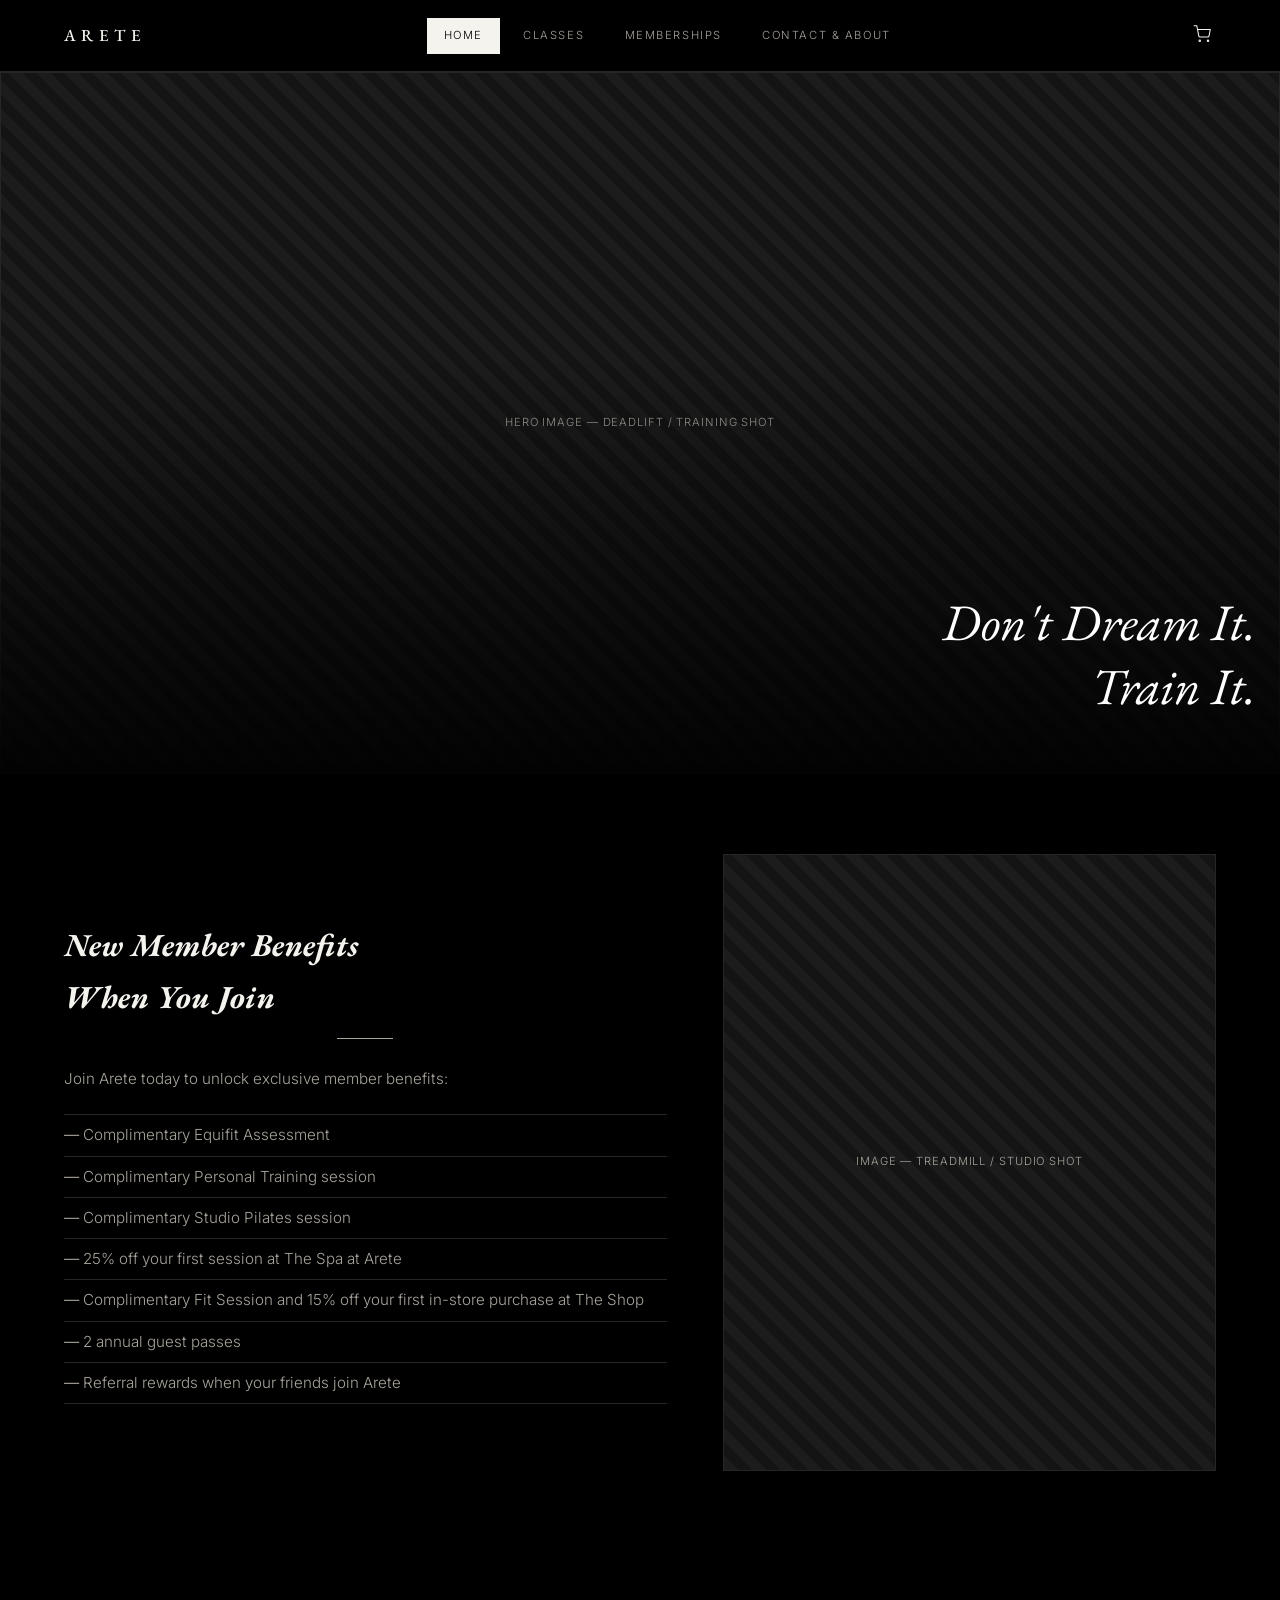
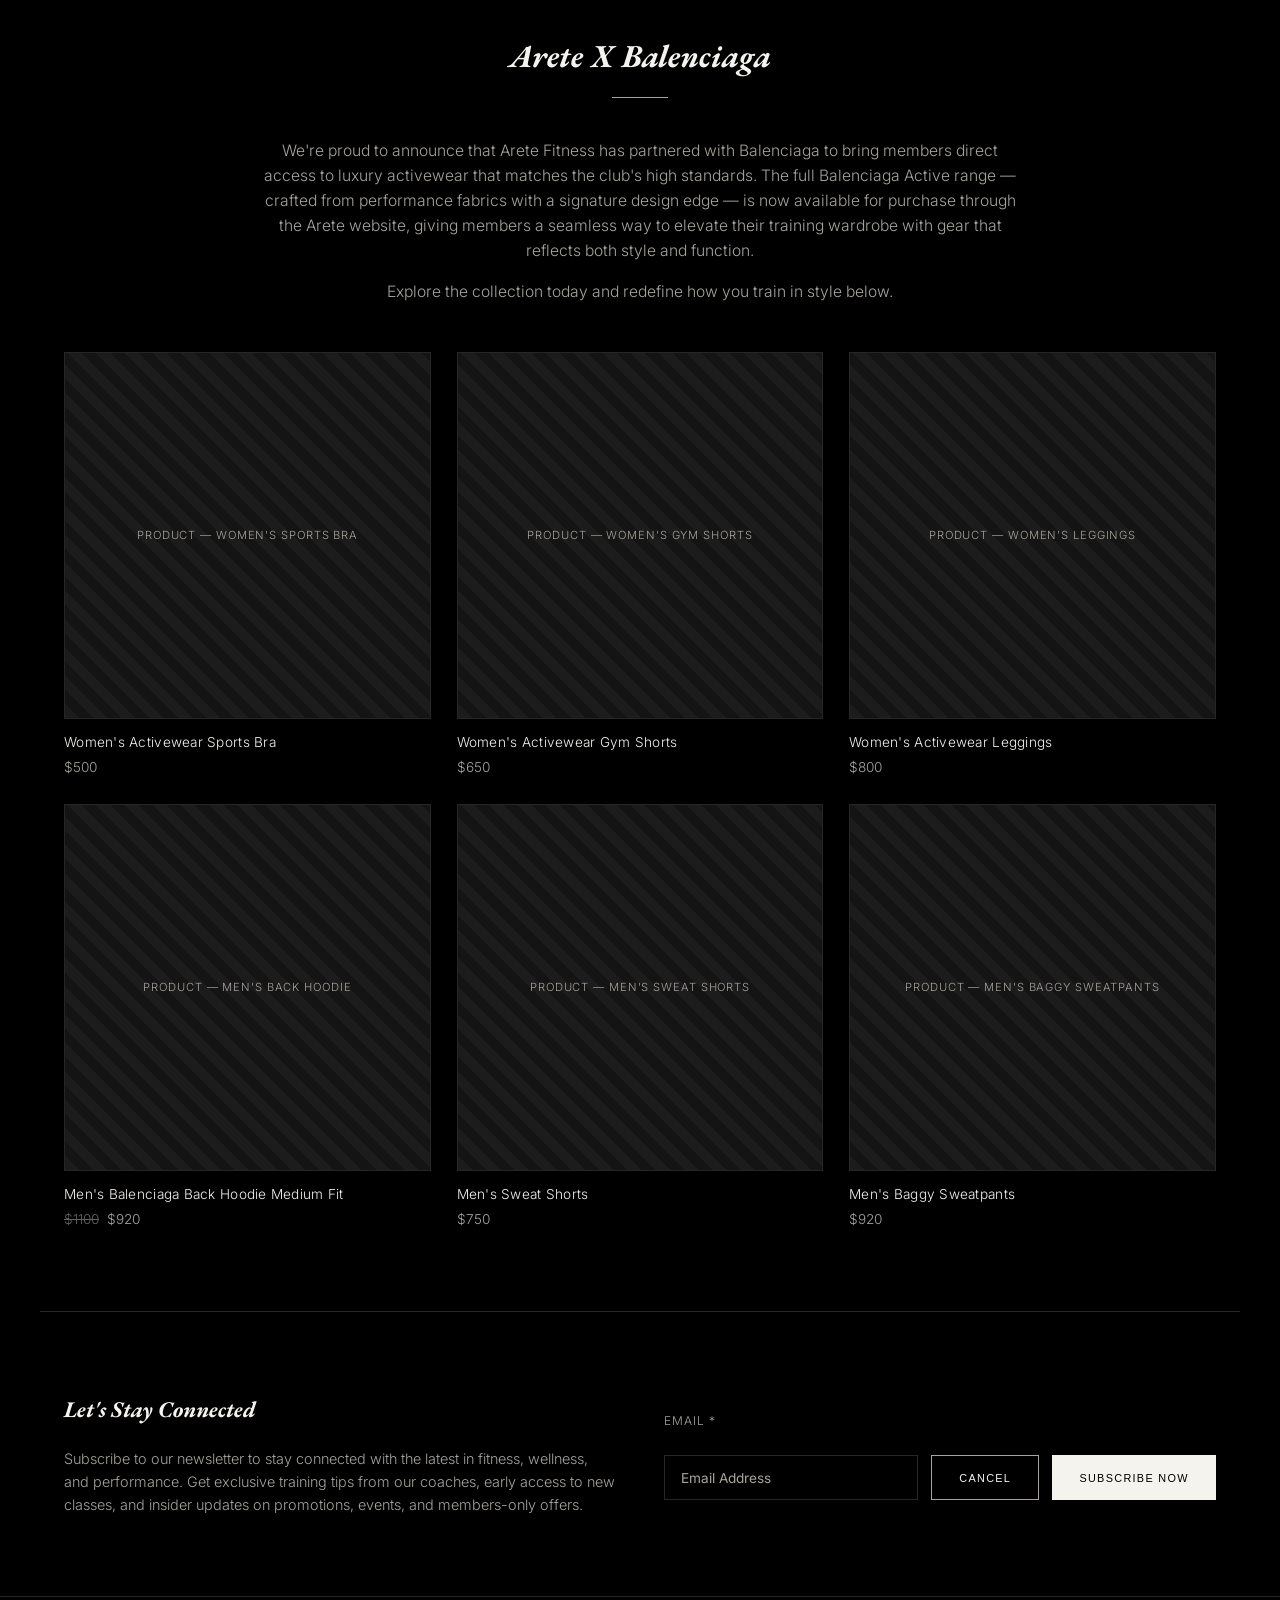
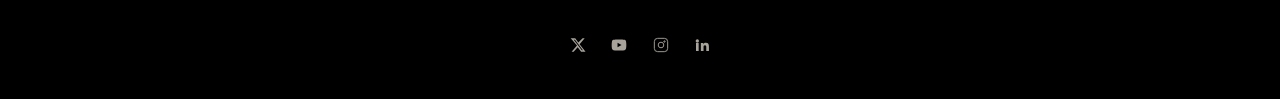
==== index.html @ ca3a8925 "#first commit" ====
<!DOCTYPE html>
<html lang="en">
<head>
<meta charset="UTF-8">
<meta name="viewport" content="width=device-width, initial-scale=1, viewport-fit=cover">
<title>ARETE</title>
<link rel="stylesheet" href="style.css">
<style>
  :root{
    --bg:#000000;
    --nav-bg:#000000;
    --ink:#f5f3ee;
    --ink-dim:#a8a49c;
    --line:#262626;
    --accent:#c9c4ba;
    --hero-gradient:linear-gradient(180deg, rgba(0,0,0,0) 40%, rgba(0,0,0,.9) 100%);
    --hero-ink:#ffffff;
    --ph1:#1c1c1c;
    --ph2:#141414;
  }
</style>
</head>
<body>

<header>
  <div class="nav-inner">
    <div class="brand">ARETE</div>
    <nav class="nav-links" id="navLinks">
      <a href="index.html" class="active">Home</a>
      <a href="classes.html">Classes</a>
      <a href="memberships.html">Memberships</a>
      <a href="contact.html">Contact &amp; About</a>
    </nav>
    <div class="icons">
      <button class="icon-btn" aria-label="Cart">
        <svg width="18" height="18" viewBox="0 0 24 24" fill="none" stroke="currentColor" stroke-width="1.4"><circle cx="9" cy="21" r="1"/><circle cx="20" cy="21" r="1"/><path d="M1 1h4l2.68 13.39a2 2 0 0 0 2 1.61h9.72a2 2 0 0 0 2-1.61L23 6H6"/></svg>
      </button>
      <button class="icon-btn" id="menuToggle" aria-label="Menu">
        <svg width="20" height="20" viewBox="0 0 24 24" fill="none" stroke="currentColor" stroke-width="1.4"><line x1="3" y1="6" x2="21" y2="6"/><line x1="3" y1="12" x2="21" y2="12"/><line x1="3" y1="18" x2="21" y2="18"/></svg>
      </button>
    </div>
  </div>
</header>

<div class="hero">
  <div class="placeholder">HERO IMAGE — deadlift / training shot</div>
  <div class="hero-overlay"></div>
  <div class="hero-text"><h1>Don't Dream It.<br>Train It.</h1></div>
</div>

<section>
  <div class="two-col">
    <div class="col-text">
      <h2 class="section-title" style="text-align:left; margin-bottom:1.8rem;">New Member Benefits<br>When You Join</h2>
      <p style="color:var(--ink-dim); margin-bottom:1.4rem; font-size:.95rem;">Join Arete today to unlock exclusive member benefits:</p>
      <ul class="benefit-list">
        <li>Complimentary Equifit Assessment</li>
        <li>Complimentary Personal Training session</li>
        <li>Complimentary Studio Pilates session</li>
        <li>25% off your first session at The Spa at Arete</li>
        <li>Complimentary Fit Session and 15% off your first in-store purchase at The Shop</li>
        <li>2 annual guest passes</li>
        <li>Referral rewards when your friends join Arete</li>
      </ul>
    </div>
    <div class="col-img">
      <div class="placeholder">IMAGE — treadmill / studio shot</div>
    </div>
  </div>
</section>

<section>
  <h2 class="section-title">Arete X Balenciaga</h2>
  <div class="intro-copy">
    <p>We're proud to announce that Arete Fitness has partnered with Balenciaga to bring members direct access to luxury activewear that matches the club's high standards. The full Balenciaga Active range — crafted from performance fabrics with a signature design edge — is now available for purchase through the Arete website, giving members a seamless way to elevate their training wardrobe with gear that reflects both style and function.</p>
    <p>Explore the collection today and redefine how you train in style below.</p>
  </div>

  <div class="grid-3">
    <div class="product-card">
      <div class="placeholder">PRODUCT — Women's Sports Bra</div>
      <div class="product-meta">
        <div class="product-name">Women's Activewear Sports Bra</div>
        <div class="product-price">$500</div>
      </div>
    </div>
    <div class="product-card">
      <div class="placeholder">PRODUCT — Women's Gym Shorts</div>
      <div class="product-meta">
        <div class="product-name">Women's Activewear Gym Shorts</div>
        <div class="product-price">$650</div>
      </div>
    </div>
    <div class="product-card">
      <div class="placeholder">PRODUCT — Women's Leggings</div>
      <div class="product-meta">
        <div class="product-name">Women's Activewear Leggings</div>
        <div class="product-price">$800</div>
      </div>
    </div>
    <div class="product-card">
      <div class="placeholder">PRODUCT — Men's Back Hoodie</div>
      <div class="product-meta">
        <div class="product-name">Men's Balenciaga Back Hoodie Medium Fit</div>
        <div class="product-price"><span class="strike">$1100</span>$920</div>
      </div>
    </div>
    <div class="product-card">
      <div class="placeholder">PRODUCT — Men's Sweat Shorts</div>
      <div class="product-meta">
        <div class="product-name">Men's Sweat Shorts</div>
        <div class="product-price">$750</div>
      </div>
    </div>
    <div class="product-card">
      <div class="placeholder">PRODUCT — Men's Baggy Sweatpants</div>
      <div class="product-meta">
        <div class="product-name">Men's Baggy Sweatpants</div>
        <div class="product-price">$920</div>
      </div>
    </div>
  </div>
</section>

<div class="newsletter">
  <div>
    <h3>Let's Stay Connected</h3>
    <p>Subscribe to our newsletter to stay connected with the latest in fitness, wellness, and performance. Get exclusive training tips from our coaches, early access to new classes, and insider updates on promotions, events, and members-only offers.</p>
  </div>
  <div>
    <label for="email" style="font-size:.75rem; letter-spacing:.08em; text-transform:uppercase; color:var(--ink-dim);">Email *</label>
    <div class="form-row">
      <input type="email" id="email" placeholder="Email Address">
      <button class="btn-outline">Cancel</button>
      <button class="btn-line">Subscribe Now</button>
    </div>
  </div>
</div>

<footer>
  <a href="#" aria-label="X / Twitter"><svg width="16" height="16" viewBox="0 0 24 24" fill="currentColor"><path d="M18.9 2H22l-7.6 8.7L23.3 22H16.7l-5.2-6.8L5.5 22H2.4l8.1-9.3L1 2h6.8l4.7 6.2L18.9 2zm-1.2 18h1.7L7.4 4H5.6l12.1 16z"/></svg></a>
  <a href="#" aria-label="YouTube"><svg width="16" height="16" viewBox="0 0 24 24" fill="currentColor"><path d="M22.5 6.2a2.8 2.8 0 0 0-2-2C18.9 3.7 12 3.7 12 3.7s-6.9 0-8.5.5a2.8 2.8 0 0 0-2 2A29 29 0 0 0 1 12a29 29 0 0 0 .5 5.8 2.8 2.8 0 0 0 2 2c1.6.5 8.5.5 8.5.5s6.9 0 8.5-.5a2.8 2.8 0 0 0 2-2A29 29 0 0 0 23 12a29 29 0 0 0-.5-5.8zM9.8 15.5V8.5l6 3.5-6 3.5z"/></svg></a>
  <a href="#" aria-label="Instagram"><svg width="16" height="16" viewBox="0 0 24 24" fill="none" stroke="currentColor" stroke-width="1.4"><rect x="2" y="2" width="20" height="20" rx="5"/><circle cx="12" cy="12" r="4.2"/><circle cx="17.2" cy="6.8" r="1"/></svg></a>
  <a href="#" aria-label="LinkedIn"><svg width="16" height="16" viewBox="0 0 24 24" fill="currentColor"><path d="M4.98 3.5a2.5 2.5 0 1 1 0 5 2.5 2.5 0 0 1 0-5zM3 9h4v12H3V9zm7 0h3.8v1.7h.05c.53-.95 1.83-1.95 3.77-1.95 4.03 0 4.78 2.5 4.78 5.75V21h-4v-5.7c0-1.36-.02-3.1-1.9-3.1-1.9 0-2.19 1.48-2.19 3v5.8h-4V9z"/></svg></a>
</footer>

<script>
  document.getElementById('menuToggle').addEventListener('click', () => {
    document.getElementById('navLinks').classList.toggle('open');
  });
</script>
</body>
</html>
---- style.css ----
@import url('https://fonts.googleapis.com/css2?family=EB+Garamond:ital,wght@0,400;0,500;1,400;1,500&family=Inter:wght@300;400;500;600&display=swap');

*{box-sizing:border-box; margin:0; padding:0;}
html{scroll-behavior:smooth;}
body{
  background:var(--bg);
  color:var(--ink);
  font-family:'Inter', sans-serif;
  font-weight:300;
  line-height:1.6;
  -webkit-font-smoothing:antialiased;
}
.serif{ font-family:'EB Garamond', serif; }
a{color:inherit; text-decoration:none;}
ul{list-style:none;}
img{max-width:100%; display:block;}

.placeholder{
  background: repeating-linear-gradient(45deg, var(--ph1), var(--ph1) 10px, var(--ph2) 10px, var(--ph2) 20px);
  border:1px solid var(--line);
  display:flex; align-items:center; justify-content:center;
  color:var(--ink-dim);
  font-family:'Inter', sans-serif;
  font-size:0.7rem;
  letter-spacing:.08em;
  text-transform:uppercase;
  text-align:center;
  padding:1rem;
}

/* NAV */
header{
  position:sticky; top:0; z-index:50;
  background:var(--nav-bg);
  backdrop-filter:blur(6px);
  border-bottom:1px solid var(--line);
}
.nav-inner{
  max-width:1200px; margin:0 auto;
  display:flex; align-items:center; justify-content:space-between;
  padding:1.1rem 1.5rem;
}
.brand{
  font-family:'EB Garamond', serif;
  font-weight:500;
  letter-spacing:.32em;
  font-size:1.05rem;
  text-transform:uppercase;
}
.nav-links{ display:flex; gap:.4rem; }
.nav-links a{
  background:transparent;
  border:1px solid transparent;
  color:var(--ink-dim);
  font-family:'Inter', sans-serif;
  font-size:.7rem;
  letter-spacing:.14em;
  text-transform:uppercase;
  padding:.5rem 1rem;
  display:inline-block;
}
.nav-links a:hover{ color:var(--ink); }
.nav-links a.active{ color:var(--nav-bg); background:var(--ink); }
.icons{ display:flex; gap:1rem; align-items:center; }
.icon-btn{ background:none; border:none; color:var(--ink); cursor:pointer; padding:.3rem; }

#menuToggle{ display:none; }
@media (max-width:720px){
  .nav-links{ display:none; }
  .nav-links.open{
    display:flex; flex-direction:column;
    position:absolute; top:100%; left:0; right:0;
    background:var(--nav-bg); border-bottom:1px solid var(--line);
    padding:.5rem 1.5rem 1.2rem;
  }
  .nav-links a{ text-align:left; padding:.7rem 0; }
  #menuToggle{ display:inline-flex; }
}

/* HERO */
.hero{ position:relative; height:78vh; min-height:480px; display:flex; align-items:flex-end; }
.hero .placeholder{ position:absolute; inset:0; }
.hero-overlay{ position:absolute; inset:0; background:var(--hero-gradient); }
.hero-text{ position:relative; z-index:2; width:100%; padding:0 1.5rem 3.5rem; text-align:right; }
.hero-text h1{
  font-family:'EB Garamond', serif; font-style:italic; font-weight:400;
  font-size:clamp(1.8rem, 5vw, 3.2rem); line-height:1.25; color:var(--hero-ink);
}

section{ max-width:1200px; margin:0 auto; padding:5rem 1.5rem; }
.section-title{
  font-family:'EB Garamond', serif; font-style:italic;
  font-size:clamp(1.4rem, 3vw, 2rem); text-align:center;
  position:relative; padding-bottom:1rem; margin-bottom:2.5rem;
}
.section-title::after{
  content:''; position:absolute; bottom:0; left:50%; transform:translateX(-50%);
  width:56px; height:1px; background:var(--ink-dim);
}

.two-col{ display:grid; grid-template-columns:1.1fr 0.9fr; gap:3.5rem; align-items:center; }
.two-col.rev{ grid-template-columns:0.9fr 1.1fr; }
.two-col.rev .col-img{ order:2; }
@media (max-width:820px){
  .two-col, .two-col.rev{ grid-template-columns:1fr; }
  .two-col.rev .col-img{ order:0; }
}
.col-img .placeholder{ aspect-ratio:4/5; width:100%; }

.benefit-list li{
  padding:.5rem 0 .5rem 1.2rem; position:relative;
  color:var(--ink-dim); font-size:.95rem; border-bottom:1px solid var(--line);
}
.benefit-list li:first-child{ border-top:1px solid var(--line); }
.benefit-list li::before{ content:'—'; position:absolute; left:0; color:var(--accent); }

.intro-copy{ max-width:760px; margin:0 auto 3rem; text-align:center; color:var(--ink-dim); font-size:.98rem; }
.intro-copy p + p{ margin-top:1rem; }

.grid-3{ display:grid; grid-template-columns:repeat(3, 1fr); gap:1.6rem; }
@media (max-width:820px){ .grid-3{ grid-template-columns:repeat(2, 1fr); } }
@media (max-width:520px){ .grid-3{ grid-template-columns:1fr; } }
.product-card .placeholder{ aspect-ratio:1/1; width:100%; }
.product-meta{ padding-top:.8rem; }
.product-name{ font-size:.85rem; letter-spacing:.02em; }
.product-price{ color:var(--ink-dim); font-size:.85rem; margin-top:.2rem; }
.product-price .strike{ text-decoration:line-through; opacity:.6; margin-right:.5rem; }

.btn-line{
  display:inline-block; background:var(--ink); color:var(--bg);
  font-size:.68rem; letter-spacing:.12em; text-transform:uppercase;
  padding:.75rem 1.7rem; border:none; cursor:pointer;
}
.btn-outline{
  display:inline-block; background:transparent; color:var(--ink);
  border:1px solid var(--ink-dim); font-size:.68rem; letter-spacing:.12em;
  text-transform:uppercase; padding:.75rem 1.7rem; cursor:pointer;
}

.newsletter{
  display:grid; grid-template-columns:1fr 1fr; gap:3rem; align-items:center;
  padding:5rem 1.5rem; border-top:1px solid var(--line);
  max-width:1200px; margin:0 auto;
}
@media (max-width:820px){ .newsletter{ grid-template-columns:1fr; } }
.newsletter h3{ font-family:'EB Garamond', serif; font-style:italic; font-size:1.4rem; margin-bottom:1.2rem; }
.newsletter p{ color:var(--ink-dim); font-size:.9rem; }
.form-row{ display:flex; gap:.8rem; margin-top:1.4rem; flex-wrap:wrap; }
.form-row input{
  flex:1; min-width:200px; background:transparent; border:1px solid var(--line);
  color:var(--ink); padding:.85rem 1rem; font-family:'Inter'; font-size:.85rem;
}
.form-row input::placeholder{ color:var(--ink-dim); }

footer{ border-top:1px solid var(--line); padding:2.5rem 1.5rem; display:flex; justify-content:center; gap:1.6rem; }
footer a{ color:var(--ink-dim); font-size:.8rem; }
footer a:hover{ color:var(--ink); }
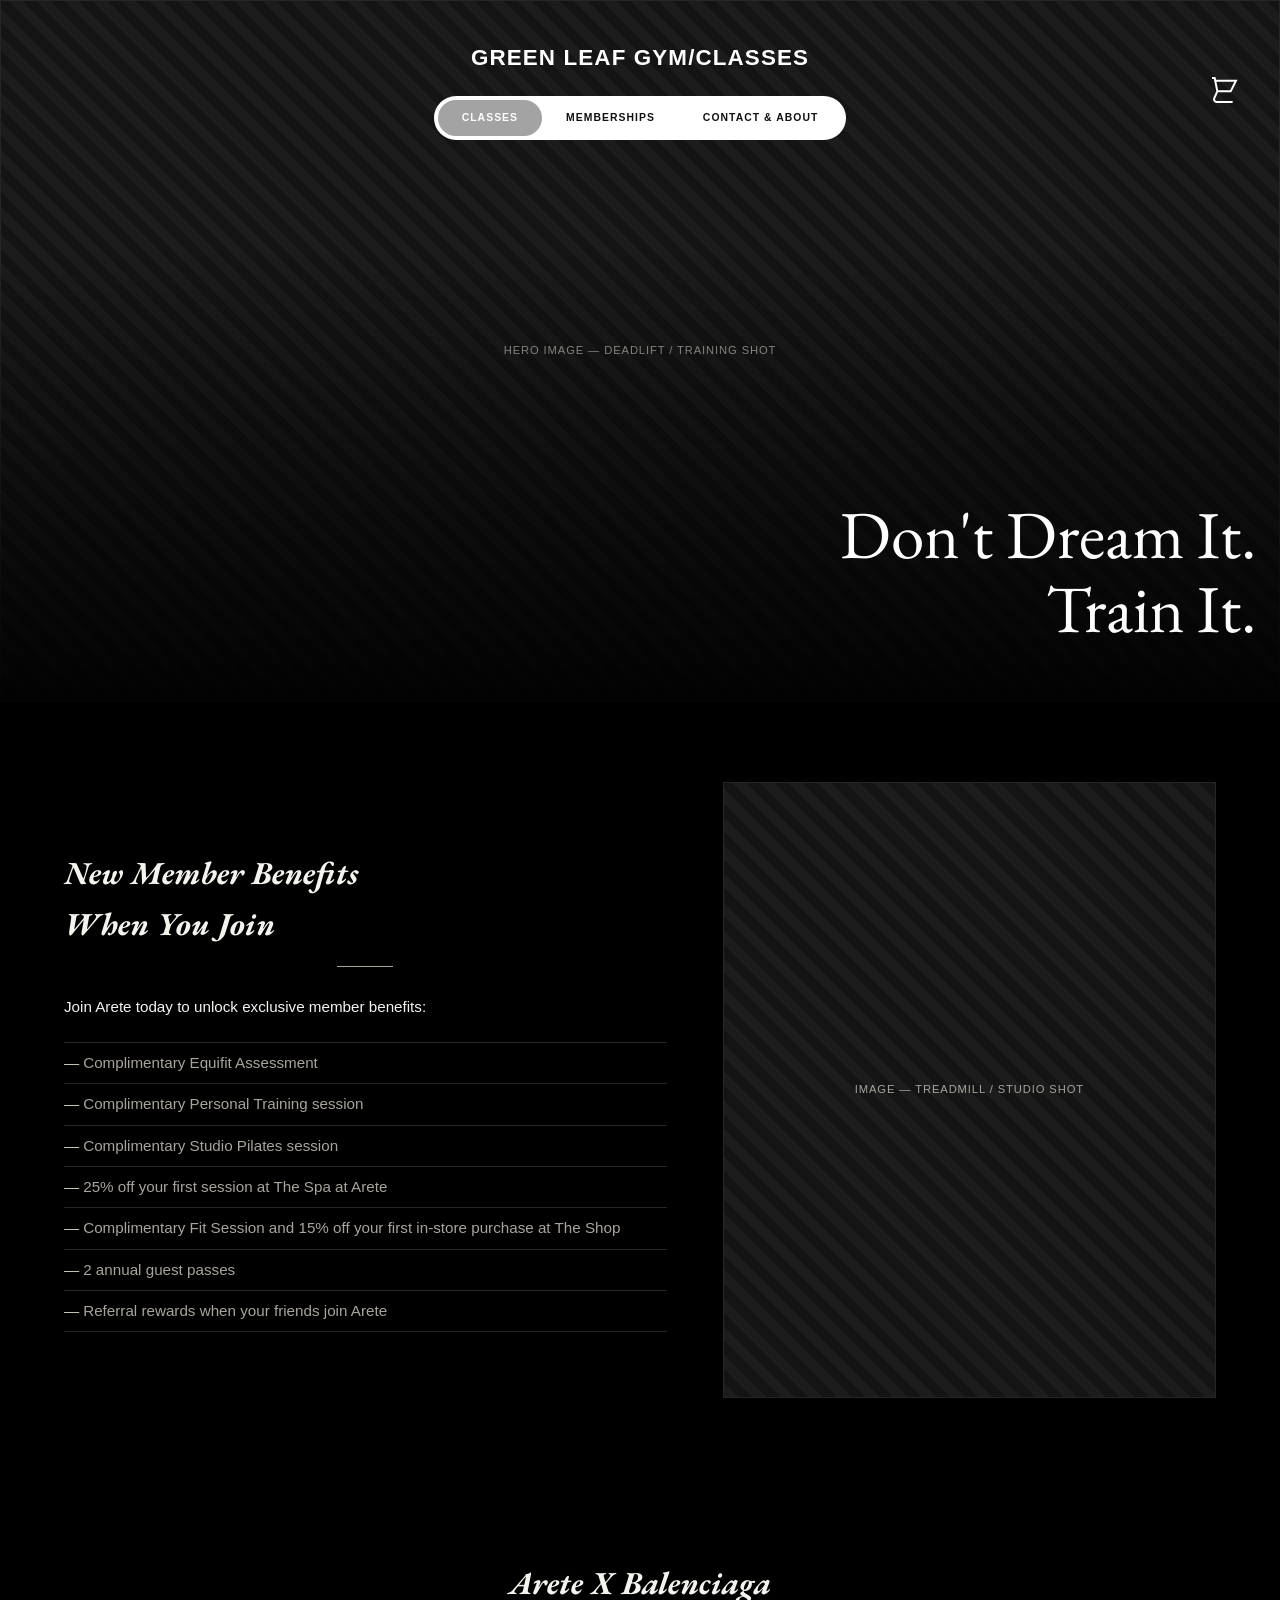
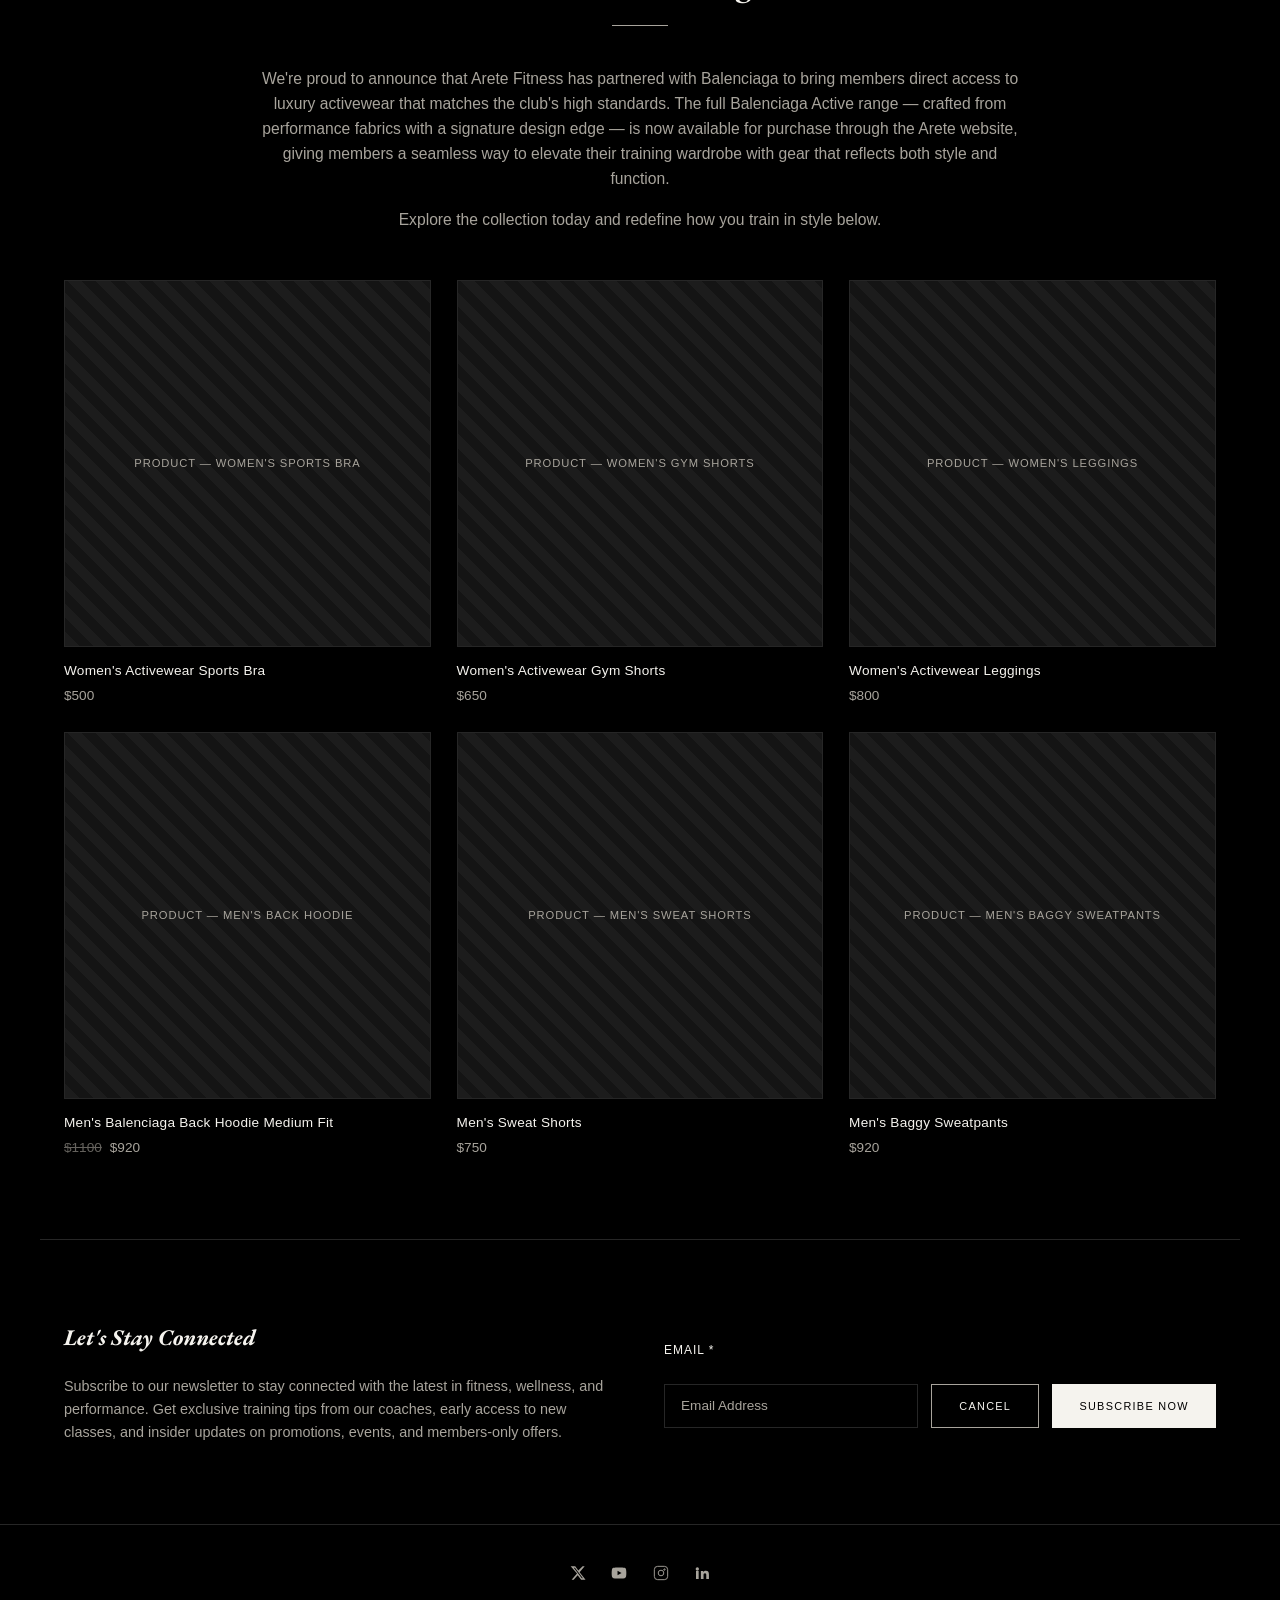
==== commit d2599c05: "added nav, just pics and button fix" ====
--- a/index.html
+++ b/index.html
@@ -5,40 +5,28 @@
 <meta name="viewport" content="width=device-width, initial-scale=1, viewport-fit=cover">
 <title>ARETE</title>
 <link rel="stylesheet" href="style.css">
-<style>
-  :root{
-    --bg:#000000;
-    --nav-bg:#000000;
-    --ink:#f5f3ee;
-    --ink-dim:#a8a49c;
-    --line:#262626;
-    --accent:#c9c4ba;
-    --hero-gradient:linear-gradient(180deg, rgba(0,0,0,0) 40%, rgba(0,0,0,.9) 100%);
-    --hero-ink:#ffffff;
-    --ph1:#1c1c1c;
-    --ph2:#141414;
-  }
-</style>
 </head>
 <body>
 
-<header>
-  <div class="nav-inner">
-    <div class="brand">ARETE</div>
-    <nav class="nav-links" id="navLinks">
-      <a href="index.html" class="active">Home</a>
-      <a href="classes.html">Classes</a>
-      <a href="memberships.html">Memberships</a>
-      <a href="contact.html">Contact &amp; About</a>
+<header class="global-nav">
+  <!-- Empty counterweight to maintain perfect grid centering -->
+  <div class="nav-left"></div>
+  
+  <div class="nav-center">
+    <div class="brand">GREEN LEAF GYM/CLASSES</div>
+    <nav class="pill-nav">
+      <a href="classes.html" class="pill-item grey">CLASSES</a>
+      <a href="memberships.html" class="pill-item white">MEMBERSHIPS</a>
+      <a href="contact.html" class="pill-item white">CONTACT & ABOUT</a>
     </nav>
-    <div class="icons">
-      <button class="icon-btn" aria-label="Cart">
-        <svg width="18" height="18" viewBox="0 0 24 24" fill="none" stroke="currentColor" stroke-width="1.4"><circle cx="9" cy="21" r="1"/><circle cx="20" cy="21" r="1"/><path d="M1 1h4l2.68 13.39a2 2 0 0 0 2 1.61h9.72a2 2 0 0 0 2-1.61L23 6H6"/></svg>
-      </button>
-      <button class="icon-btn" id="menuToggle" aria-label="Menu">
-        <svg width="20" height="20" viewBox="0 0 24 24" fill="none" stroke="currentColor" stroke-width="1.4"><line x1="3" y1="6" x2="21" y2="6"/><line x1="3" y1="12" x2="21" y2="12"/><line x1="3" y1="18" x2="21" y2="18"/></svg>
-      </button>
-    </div>
+  </div>
+  
+  <div class="nav-right">
+    <a href="cart.html" class="cart-icon" aria-label="Cart">
+      <svg viewBox="0 0 24 24" fill="none" stroke="currentColor" stroke-width="1.5">
+        <path d="M3 3h2l.4 2M7 13h10l4-8H5.4M7 13L5.4 5M7 13l-2.29 5.16A2 2 0 0 0 6.53 21h11.94M9 21h.01M17 21h.01" />
+      </svg>
+    </a>
   </div>
 </header>
 
@@ -144,10 +132,5 @@
   <a href="#" aria-label="LinkedIn"><svg width="16" height="16" viewBox="0 0 24 24" fill="currentColor"><path d="M4.98 3.5a2.5 2.5 0 1 1 0 5 2.5 2.5 0 0 1 0-5zM3 9h4v12H3V9zm7 0h3.8v1.7h.05c.53-.95 1.83-1.95 3.77-1.95 4.03 0 4.78 2.5 4.78 5.75V21h-4v-5.7c0-1.36-.02-3.1-1.9-3.1-1.9 0-2.19 1.48-2.19 3v5.8h-4V9z"/></svg></a>
 </footer>
 
-<script>
-  document.getElementById('menuToggle').addEventListener('click', () => {
-    document.getElementById('navLinks').classList.toggle('open');
-  });
-</script>
 </body>
-</html>
+</html>
--- a/style.css
+++ b/style.css
@@ -1,157 +1,841 @@
+/* ------------------------- */
+/* GLOBAL SETUP */
+/* ------------------------- */
+
 @import url('https://fonts.googleapis.com/css2?family=EB+Garamond:ital,wght@0,400;0,500;1,400;1,500&family=Inter:wght@300;400;500;600&display=swap');
 
-*{box-sizing:border-box; margin:0; padding:0;}
-html{scroll-behavior:smooth;}
-body{
-  background:var(--bg);
-  color:var(--ink);
-  font-family:'Inter', sans-serif;
-  font-weight:300;
-  line-height:1.6;
-  -webkit-font-smoothing:antialiased;
-}
-.serif{ font-family:'EB Garamond', serif; }
-a{color:inherit; text-decoration:none;}
-ul{list-style:none;}
-img{max-width:100%; display:block;}
-
-.placeholder{
-  background: repeating-linear-gradient(45deg, var(--ph1), var(--ph1) 10px, var(--ph2) 10px, var(--ph2) 20px);
-  border:1px solid var(--line);
-  display:flex; align-items:center; justify-content:center;
-  color:var(--ink-dim);
-  font-family:'Inter', sans-serif;
-  font-size:0.7rem;
-  letter-spacing:.08em;
-  text-transform:uppercase;
-  text-align:center;
-  padding:1rem;
-}
-
-/* NAV */
-header{
-  position:sticky; top:0; z-index:50;
-  background:var(--nav-bg);
-  backdrop-filter:blur(6px);
-  border-bottom:1px solid var(--line);
-}
-.nav-inner{
-  max-width:1200px; margin:0 auto;
-  display:flex; align-items:center; justify-content:space-between;
-  padding:1.1rem 1.5rem;
-}
-.brand{
-  font-family:'EB Garamond', serif;
-  font-weight:500;
-  letter-spacing:.32em;
-  font-size:1.05rem;
-  text-transform:uppercase;
-}
-.nav-links{ display:flex; gap:.4rem; }
-.nav-links a{
-  background:transparent;
-  border:1px solid transparent;
-  color:var(--ink-dim);
-  font-family:'Inter', sans-serif;
-  font-size:.7rem;
-  letter-spacing:.14em;
-  text-transform:uppercase;
-  padding:.5rem 1rem;
-  display:inline-block;
-}
-.nav-links a:hover{ color:var(--ink); }
-.nav-links a.active{ color:var(--nav-bg); background:var(--ink); }
-.icons{ display:flex; gap:1rem; align-items:center; }
-.icon-btn{ background:none; border:none; color:var(--ink); cursor:pointer; padding:.3rem; }
-
-#menuToggle{ display:none; }
-@media (max-width:720px){
-  .nav-links{ display:none; }
-  .nav-links.open{
-    display:flex; flex-direction:column;
-    position:absolute; top:100%; left:0; right:0;
-    background:var(--nav-bg); border-bottom:1px solid var(--line);
-    padding:.5rem 1.5rem 1.2rem;
-  }
-  .nav-links a{ text-align:left; padding:.7rem 0; }
-  #menuToggle{ display:inline-flex; }
-}
-
-/* HERO */
-.hero{ position:relative; height:78vh; min-height:480px; display:flex; align-items:flex-end; }
-.hero .placeholder{ position:absolute; inset:0; }
-.hero-overlay{ position:absolute; inset:0; background:var(--hero-gradient); }
-.hero-text{ position:relative; z-index:2; width:100%; padding:0 1.5rem 3.5rem; text-align:right; }
-.hero-text h1{
-  font-family:'EB Garamond', serif; font-style:italic; font-weight:400;
-  font-size:clamp(1.8rem, 5vw, 3.2rem); line-height:1.25; color:var(--hero-ink);
-}
-
-section{ max-width:1200px; margin:0 auto; padding:5rem 1.5rem; }
-.section-title{
-  font-family:'EB Garamond', serif; font-style:italic;
-  font-size:clamp(1.4rem, 3vw, 2rem); text-align:center;
-  position:relative; padding-bottom:1rem; margin-bottom:2.5rem;
-}
-.section-title::after{
-  content:''; position:absolute; bottom:0; left:50%; transform:translateX(-50%);
-  width:56px; height:1px; background:var(--ink-dim);
-}
-
-.two-col{ display:grid; grid-template-columns:1.1fr 0.9fr; gap:3.5rem; align-items:center; }
-.two-col.rev{ grid-template-columns:0.9fr 1.1fr; }
-.two-col.rev .col-img{ order:2; }
-@media (max-width:820px){
-  .two-col, .two-col.rev{ grid-template-columns:1fr; }
-  .two-col.rev .col-img{ order:0; }
-}
-.col-img .placeholder{ aspect-ratio:4/5; width:100%; }
-
-.benefit-list li{
-  padding:.5rem 0 .5rem 1.2rem; position:relative;
-  color:var(--ink-dim); font-size:.95rem; border-bottom:1px solid var(--line);
-}
-.benefit-list li:first-child{ border-top:1px solid var(--line); }
-.benefit-list li::before{ content:'—'; position:absolute; left:0; color:var(--accent); }
-
-.intro-copy{ max-width:760px; margin:0 auto 3rem; text-align:center; color:var(--ink-dim); font-size:.98rem; }
-.intro-copy p + p{ margin-top:1rem; }
-
-.grid-3{ display:grid; grid-template-columns:repeat(3, 1fr); gap:1.6rem; }
-@media (max-width:820px){ .grid-3{ grid-template-columns:repeat(2, 1fr); } }
-@media (max-width:520px){ .grid-3{ grid-template-columns:1fr; } }
-.product-card .placeholder{ aspect-ratio:1/1; width:100%; }
-.product-meta{ padding-top:.8rem; }
-.product-name{ font-size:.85rem; letter-spacing:.02em; }
-.product-price{ color:var(--ink-dim); font-size:.85rem; margin-top:.2rem; }
-.product-price .strike{ text-decoration:line-through; opacity:.6; margin-right:.5rem; }
-
-.btn-line{
-  display:inline-block; background:var(--ink); color:var(--bg);
-  font-size:.68rem; letter-spacing:.12em; text-transform:uppercase;
-  padding:.75rem 1.7rem; border:none; cursor:pointer;
-}
-.btn-outline{
-  display:inline-block; background:transparent; color:var(--ink);
-  border:1px solid var(--ink-dim); font-size:.68rem; letter-spacing:.12em;
-  text-transform:uppercase; padding:.75rem 1.7rem; cursor:pointer;
-}
-
-.newsletter{
-  display:grid; grid-template-columns:1fr 1fr; gap:3rem; align-items:center;
-  padding:5rem 1.5rem; border-top:1px solid var(--line);
-  max-width:1200px; margin:0 auto;
-}
-@media (max-width:820px){ .newsletter{ grid-template-columns:1fr; } }
-.newsletter h3{ font-family:'EB Garamond', serif; font-style:italic; font-size:1.4rem; margin-bottom:1.2rem; }
-.newsletter p{ color:var(--ink-dim); font-size:.9rem; }
-.form-row{ display:flex; gap:.8rem; margin-top:1.4rem; flex-wrap:wrap; }
-.form-row input{
-  flex:1; min-width:200px; background:transparent; border:1px solid var(--line);
-  color:var(--ink); padding:.85rem 1rem; font-family:'Inter'; font-size:.85rem;
-}
-.form-row input::placeholder{ color:var(--ink-dim); }
-
-footer{ border-top:1px solid var(--line); padding:2.5rem 1.5rem; display:flex; justify-content:center; gap:1.6rem; }
-footer a{ color:var(--ink-dim); font-size:.8rem; }
-footer a:hover{ color:var(--ink); }
+* {
+  box-sizing: border-box;
+  margin: 0;
+  padding: 0;
+}
+
+html {
+  scroll-behavior: smooth;
+}
+root{
+    --bg:#000000;
+    --nav-bg:#000000;
+    --ink:#f5f3ee;
+    --ink-dim:#a8a49c;
+    --line:#262626;
+    --accent:#c9c4ba;
+    --hero-gradient:linear-gradient(180deg, rgba(0,0,0,0) 40%, rgba(0,0,0,.9) 100%);
+    --hero-ink:#ffffff;
+    --ph1:#1c1c1c;
+    --ph2:#141414;
+  }
+body {
+  background: #000000;
+  color: #f5f3ee;
+  font-family: 'Helvetica Neue', Helvetica, 'Inter', sans-serif;
+  font-weight: 300;
+  line-height: 1.6;
+  -webkit-font-smoothing: antialiased;
+}
+
+.theme-memberships {
+  background: #0a0505;
+}
+
+.serif {
+  font-family: 'EB Garamond', serif;
+}
+
+a {
+  color: inherit;
+  text-decoration: none;
+}
+
+ul {
+  list-style: none;
+}
+
+img {
+  max-width: 100%;
+  display: block;
+}
+
+.placeholder {
+  background: repeating-linear-gradient(
+    45deg,
+    #1c1c1c,
+    #1c1c1c 10px,
+    #141414 10px,
+    #141414 20px
+  );
+  border: 1px solid #262626;
+  display: flex;
+  align-items: center;
+  justify-content: center;
+  color: #a8a49c;
+  font-size: 0.7rem;
+  letter-spacing: 0.08em;
+  text-transform: uppercase;
+  text-align: center;
+  padding: 1rem;
+}
+
+
+/* ------------------------- */
+/* HEADER */
+/* ------------------------- */
+
+.global-nav {
+  display: grid;
+  grid-template-columns: 1fr auto 1fr;
+  align-items: center;
+  padding: 40px;
+  position: absolute;
+  top: 0;
+  left: 0;
+  width: 100%;
+  z-index: 1001;
+}
+
+.nav-left {
+  display: flex;
+  justify-content: flex-start;
+}
+
+.nav-center {
+  display: flex;
+  flex-direction: column;
+  align-items: center;
+  gap: 20px;
+}
+
+.brand {
+  font-family: 'Helvetica Neue', Helvetica, sans-serif;
+  font-weight: 600;
+  font-size: 1.4rem;
+  letter-spacing: 0.05em;
+  color: #ffffff;
+  text-transform: uppercase;
+}
+
+.pill-nav {
+  display: inline-flex;
+  background-color: #ffffff;
+  border-radius: 100px;
+  padding: 4px;
+  align-items: center;
+}
+
+.pill-item {
+  font-family: 'Helvetica Neue', Helvetica, sans-serif;
+  font-size: 0.65rem;
+  font-weight: 600;
+  letter-spacing: 0.1em;
+  text-transform: uppercase;
+  text-decoration: none;
+  color: #111111;
+  padding: 10px 24px;
+  border-radius: 100px;
+  display: inline-flex;
+  align-items: center;
+  justify-content: center;
+  transition: background-color 0.3s ease;
+}
+
+.pill-item.no-action {
+  pointer-events: none;
+}
+
+.pill-item.grey {
+  background-color: #a3a3a3;
+  color: #ffffff;
+}
+
+.pill-item.white {
+  background-color: transparent;
+}
+
+.nav-right {
+  display: flex;
+  justify-content: flex-end;
+  align-items: center;
+}
+
+.cart-icon {
+  width: 32px;
+  height: 32px;
+  color: #ffffff;
+  display: block;
+}
+
+
+/* ------------------------- */
+/* LAYOUT UNITS */
+/* ------------------------- */
+
+section {
+  max-width: 1200px;
+  margin: 0 auto;
+  padding: 5rem 1.5rem;
+}
+
+.two-col {
+  display: grid;
+  grid-template-columns: 1.1fr 0.9fr;
+  gap: 3.5rem;
+  align-items: center;
+}
+
+.two-col.rev {
+  grid-template-columns: 0.9fr 1.1fr;
+}
+
+.two-col.rev .col-img,
+.tier.rev .tier-img {
+  order: 2;
+}
+
+.grid-3,
+.class-cards {
+  display: grid;
+  grid-template-columns: repeat(3, 1fr);
+  gap: 1.6rem;
+}
+
+.cotm {
+  background: #a89a8c;
+  color: #1c1712;
+  display: grid;
+  grid-template-columns: 0.8fr 1.2fr;
+}
+
+.schedule-cols {
+  display: grid;
+  grid-template-columns: repeat(4, 1fr);
+  gap: 2rem;
+  margin: 2.5rem 0 2.8rem;
+}
+
+.tier {
+  display: grid;
+  grid-template-columns: 0.85fr 1.15fr;
+  gap: 3rem;
+  align-items: center;
+  padding: 3.5rem 0;
+  border-bottom: 1px solid #262626;
+}
+
+.tier.rev {
+  grid-template-columns: 1.15fr 0.85fr;
+}
+
+.benefits-two {
+  display: grid;
+  grid-template-columns: 0.9fr 1.1fr;
+  gap: 3rem;
+  align-items: center;
+  padding: 5rem 0;
+}
+
+.quotes {
+  display: grid;
+  grid-template-columns: 1fr 1fr;
+  gap: 1.6rem;
+  padding-bottom: 2rem;
+}
+
+.contact-grid {
+  display: grid;
+  grid-template-columns: 1fr 1fr;
+  gap: 3rem;
+  padding-top: 1rem;
+  text-align: center;
+}
+
+.story-block {
+  max-width: 820px;
+  margin: 0 auto;
+  text-align: center;
+}
+
+.newsletter {
+  display: grid;
+  grid-template-columns: 1fr 1fr;
+  gap: 3rem;
+  align-items: center;
+  padding: 5rem 1.5rem;
+  border-top: 1px solid #262626;
+  max-width: 1200px;
+  margin: 0 auto;
+}
+
+footer {
+  border-top: 1px solid #262626;
+  padding: 2.5rem 1.5rem;
+  display: flex;
+  justify-content: center;
+  gap: 1.6rem;
+}
+
+
+/* ------------------------- */
+/* CONTENT ELEMENTS */
+/* ------------------------- */
+
+.hero {
+  position: relative;
+  height: 78vh;
+  min-height: 480px;
+  display: flex;
+  align-items: flex-end;
+}
+
+.hero-text {
+  position: relative;
+  z-index: 2;
+  width: 100%;
+  padding: 0 1.5rem 3.5rem;
+  text-align: right;
+}
+
+.hero-text h1 {
+  font-family: 'EB Garamond', serif;
+  font-weight: 400;
+  font-size: clamp(2.2rem, 6vw, 4.2rem);
+  line-height: 1.1;
+  color: #ffffff;
+}
+
+.section-title {
+  font-family: 'EB Garamond', serif;
+  font-style: italic;
+  font-size: clamp(1.4rem, 3vw, 2rem);
+  text-align: center;
+  position: relative;
+  padding-bottom: 1rem;
+  margin-bottom: 2.5rem;
+}
+
+.intro-copy {
+  max-width: 760px;
+  margin: 0 auto 3rem;
+  text-align: center;
+  color: #a8a49c;
+  font-size: 0.98rem;
+}
+
+.intro-copy p + p {
+  margin-top: 1rem;
+}
+
+.col-img .placeholder,
+.tier-img .placeholder {
+  aspect-ratio: 4 / 5;
+  width: 100%;
+}
+
+.class-card {
+  padding: 2.6rem 1.8rem;
+  text-align: center;
+  color: #efece6;
+}
+
+.class-card.tone-a {
+  background: #3a3d42;
+}
+
+.class-card.tone-b {
+  background: #57565a;
+}
+
+.class-card.tone-c {
+  background: #847e82;
+}
+
+.class-card h3 {
+  font-family: 'EB Garamond', serif;
+  font-style: italic;
+  font-size: 1.15rem;
+}
+
+.class-card .instructor {
+  display: block;
+  font-family: 'Helvetica Neue', Helvetica, sans-serif;
+  font-size: 0.68rem;
+  letter-spacing: 0.08em;
+  text-transform: uppercase;
+  color: #d8d4cd;
+  margin-top: 0.4rem;
+}
+
+.class-card .time {
+  font-size: 0.76rem;
+  letter-spacing: 0.05em;
+  margin: 0.9rem 0 1.1rem;
+  color: #f0ead9;
+}
+
+.class-card p {
+  font-size: 0.87rem;
+  color: #dedad3;
+  margin-bottom: 1.6rem;
+}
+
+.class-card .btn-line {
+  background: #000000;
+  color: #f5f3ee;
+}
+
+.cotm .col-img .placeholder {
+  aspect-ratio: auto;
+  height: 100%;
+  min-height: 340px;
+  background: repeating-linear-gradient(
+    45deg,
+    #8d8074,
+    #8d8074 10px,
+    #7d7266 10px,
+    #7d7266 20px
+  );
+  border: 1px solid #7d7266;
+  color: #eee8df;
+}
+
+.cotm-content {
+  padding: 3.5rem 3rem;
+  text-align: center;
+}
+
+.cotm-eyebrow {
+  font-size: 0.7rem;
+  letter-spacing: 0.2em;
+  text-transform: uppercase;
+  color: #4a3f33;
+}
+
+.cotm-content h3 {
+  font-family: 'EB Garamond', serif;
+  font-style: italic;
+  font-size: 1.6rem;
+  margin: 0.6rem 0 1.6rem;
+  color: #1c1712;
+}
+
+.cotm-content p {
+  color: #3a3129;
+  font-size: 0.92rem;
+  max-width: 480px;
+  margin: 0 auto 1.8rem;
+}
+
+.cotm-content .btn-line {
+  background: #1c1712;
+  color: #efe9df;
+}
+
+.schedule-block {
+  background: #a89a8c;
+  color: #1c1712;
+  padding: 4rem 1.5rem;
+}
+
+.schedule-block .section-title {
+  color: #1c1712;
+}
+
+.schedule-block .section-title::after {
+  background: #4a3f33;
+}
+
+.schedule-block > .schedule-inner > p {
+  color: #3a3129 !important;
+}
+
+.schedule-inner {
+  max-width: 1200px;
+  margin: 0 auto;
+}
+
+.schedule-cols h4 {
+  font-size: 0.72rem;
+  letter-spacing: 0.14em;
+  text-transform: uppercase;
+  color: #4a3f33;
+  margin-bottom: 1rem;
+  padding-bottom: 0.6rem;
+  border-bottom: 1px solid #8d8074;
+}
+
+.schedule-cols li {
+  font-size: 0.84rem;
+  color: #3a3129;
+  margin-bottom: 1rem;
+}
+
+.schedule-cols li b {
+  display: block;
+  color: #1c1712;
+  font-weight: 400;
+  font-size: 0.86rem;
+}
+
+.schedule-cta {
+  text-align: center;
+}
+
+.schedule-cta .btn-line {
+  background: #1c1712;
+  color: #efe9df;
+}
+
+.hero.hero-red {
+  background: linear-gradient(160deg, #4a0f0f, #14060680);
+}
+
+.hero.hero-red .placeholder {
+  background: repeating-linear-gradient(
+    45deg,
+    #5c1414,
+    #5c1414 10px,
+    #2c0808 10px,
+    #2c0808 20px
+  );
+  border-color: #3a1414;
+  color: #c2a8a3;
+}
+
+.hero.hero-red .hero-overlay {
+  background: linear-gradient(
+    180deg,
+    rgba(60, 10, 10, 0.15) 30%,
+    rgba(10, 5, 5, 0.92) 100%
+  );
+}
+
+.closing-hero {
+  height: 45vh;
+  min-height: 300px;
+}
+
+.tier-img .placeholder {
+  aspect-ratio: 4 / 3;
+  width: 100%;
+}
+
+.tier-name {
+  font-family: 'EB Garamond', serif;
+  font-style: italic;
+  font-size: 1.5rem;
+}
+
+.tier-price {
+  color: #a83232;
+  font-size: 0.85rem;
+  letter-spacing: 0.05em;
+  margin: 0.5rem 0 1.2rem;
+}
+
+.tier-desc {
+  color: #c2a8a3;
+  font-size: 0.92rem;
+  max-width: 520px;
+  margin-bottom: 1.6rem;
+}
+
+.invite-only {
+  font-size: 0.68rem;
+  letter-spacing: 0.1em;
+  text-transform: uppercase;
+  color: #c2a8a3;
+}
+
+.benefits-two .placeholder {
+  aspect-ratio: 3 / 4;
+  width: 100%;
+}
+
+.quote-card {
+  background: #f5efe9;
+  color: #141010;
+  border: 1px solid #d9cfc4;
+  padding: 2.2rem;
+  font-family: 'EB Garamond', serif;
+  font-style: italic;
+  font-size: 1.02rem;
+}
+
+.quote-card cite {
+  display: block;
+  margin-top: 1.2rem;
+  font-style: normal;
+  font-family: 'Helvetica Neue', Helvetica, sans-serif;
+  font-size: 0.75rem;
+  letter-spacing: 0.06em;
+  color: #3a2e2e;
+}
+
+.story-block p {
+  color: #a8a49c;
+  font-size: 0.98rem;
+}
+
+.contact-grid h4 {
+  font-size: 0.7rem;
+  letter-spacing: 0.14em;
+  text-transform: uppercase;
+  color: #c9c4ba;
+  margin-bottom: 1.1rem;
+}
+
+.contact-grid p {
+  color: #a8a49c;
+  font-size: 0.9rem;
+  line-height: 1.9;
+}
+
+.benefit-list li {
+  padding: 0.5rem 0 0.5rem 1.2rem;
+  position: relative;
+  color: #a8a49c;
+  font-size: 0.95rem;
+  border-bottom: 1px solid #262626;
+}
+
+.benefit-list li:first-child {
+  border-top: 1px solid #262626;
+}
+
+.product-card .placeholder {
+  aspect-ratio: 1 / 1;
+  width: 100%;
+}
+
+.product-meta {
+  padding-top: 0.8rem;
+}
+
+.product-name {
+  font-size: 0.85rem;
+  letter-spacing: 0.02em;
+}
+
+.product-price {
+  color: #a8a49c;
+  font-size: 0.85rem;
+  margin-top: 0.2rem;
+}
+
+.product-price .strike {
+  text-decoration: line-through;
+  opacity: 0.6;
+  margin-right: 0.5rem;
+}
+
+.btn-line {
+  display: inline-block;
+  background: #f5f3ee;
+  color: #000000;
+  font-size: 0.68rem;
+  letter-spacing: 0.12em;
+  text-transform: uppercase;
+  padding: 0.75rem 1.7rem;
+  border: none;
+  cursor: pointer;
+}
+
+.btn-outline {
+  display: inline-block;
+  background: transparent;
+  color: #f5f3ee;
+  border: 1px solid #a8a49c;
+  font-size: 0.68rem;
+  letter-spacing: 0.12em;
+  text-transform: uppercase;
+  padding: 0.75rem 1.7rem;
+  cursor: pointer;
+}
+
+.newsletter h3 {
+  font-family: 'EB Garamond', serif;
+  font-style: italic;
+  font-size: 1.4rem;
+  margin-bottom: 1.2rem;
+}
+
+.newsletter p {
+  color: #a8a49c;
+  font-size: 0.9rem;
+}
+
+.form-row {
+  display: flex;
+  gap: 0.8rem;
+  margin-top: 1.4rem;
+  flex-wrap: wrap;
+}
+
+.form-row input {
+  flex: 1;
+  min-width: 200px;
+  background: transparent;
+  border: 1px solid #262626;
+  color: #f5f3ee;
+  padding: 0.85rem 1rem;
+  font-family: 'Helvetica Neue', Helvetica, sans-serif;
+  font-size: 0.85rem;
+}
+
+footer a {
+  color: #a8a49c;
+  font-size: 0.8rem;
+}
+
+
+/* ------------------------- */
+/* BIG BRAND FINISH */
+/* ------------------------- */
+
+.pill-item.white:hover {
+  background-color: #f0f0f0;
+}
+
+.hero .placeholder {
+  position: absolute;
+  inset: 0;
+}
+
+.hero-overlay {
+  position: absolute;
+  inset: 0;
+  background: linear-gradient(
+    180deg,
+    rgba(0, 0, 0, 0) 35%,
+    rgba(0, 0, 0, 0.9) 100%
+  );
+}
+
+.section-title::after {
+  content: '';
+  position: absolute;
+  bottom: 0;
+  left: 50%;
+  transform: translateX(-50%);
+  width: 56px;
+  height: 1px;
+  background: #a8a49c;
+}
+
+.theme-memberships .section-title::after {
+  background: #c2a8a3;
+}
+
+.benefit-list li::before {
+  content: '—';
+  position: absolute;
+  left: 0;
+  color: #c9c4ba;
+}
+
+.form-row input::placeholder {
+  color: #a8a49c;
+}
+
+footer a:hover {
+  color: #f5f3ee;
+}
+
+.theme-memberships .tier {
+  border-color: #3a1414;
+}
+
+.theme-memberships .btn-outline {
+  border-color: #a83232;
+  color: #f5f3ee;
+}
+
+.theme-memberships .benefit-list li {
+  border-color: #3a1414;
+  color: #c2a8a3;
+}
+
+.theme-memberships .benefit-list li:first-child {
+  border-top-color: #3a1414;
+}
+
+.theme-memberships .benefit-list li::before {
+  color: #a83232;
+}
+
+
+/* ------------------------- */
+/* RESPONSIVE */
+/* ------------------------- */
+
+@media (max-width: 1024px) {
+  .global-nav {
+    display: flex;
+    flex-direction: column;
+    align-items: center;
+    gap: 24px;
+    padding: 24px;
+  }
+
+  .nav-right {
+    position: absolute;
+    top: 24px;
+    right: 24px;
+  }
+}
+
+@media (max-width: 900px) {
+  .schedule-cols {
+    grid-template-columns: repeat(2, 1fr);
+  }
+}
+
+@media (max-width: 820px) {
+  .two-col,
+  .two-col.rev,
+  .tier,
+  .tier.rev,
+  .benefits-two {
+    grid-template-columns: 1fr;
+  }
+
+  .two-col.rev .col-img,
+  .tier.rev .tier-img {
+    order: 0;
+  }
+
+  .grid-3 {
+    grid-template-columns: repeat(2, 1fr);
+  }
+
+  .newsletter {
+    grid-template-columns: 1fr;
+  }
+
+  .class-cards {
+    grid-template-columns: 1fr;
+  }
+
+  .cotm {
+    grid-template-columns: 1fr;
+  }
+}
+
+@media (max-width: 720px) {
+  .quotes {
+    grid-template-columns: 1fr;
+  }
+
+  .contact-grid {
+    grid-template-columns: 1fr;
+  }
+}
+
+@media (max-width: 520px) {
+  .grid-3 {
+    grid-template-columns: 1fr;
+  }
+
+  .schedule-cols {
+    grid-template-columns: 1fr;
+  }
+}
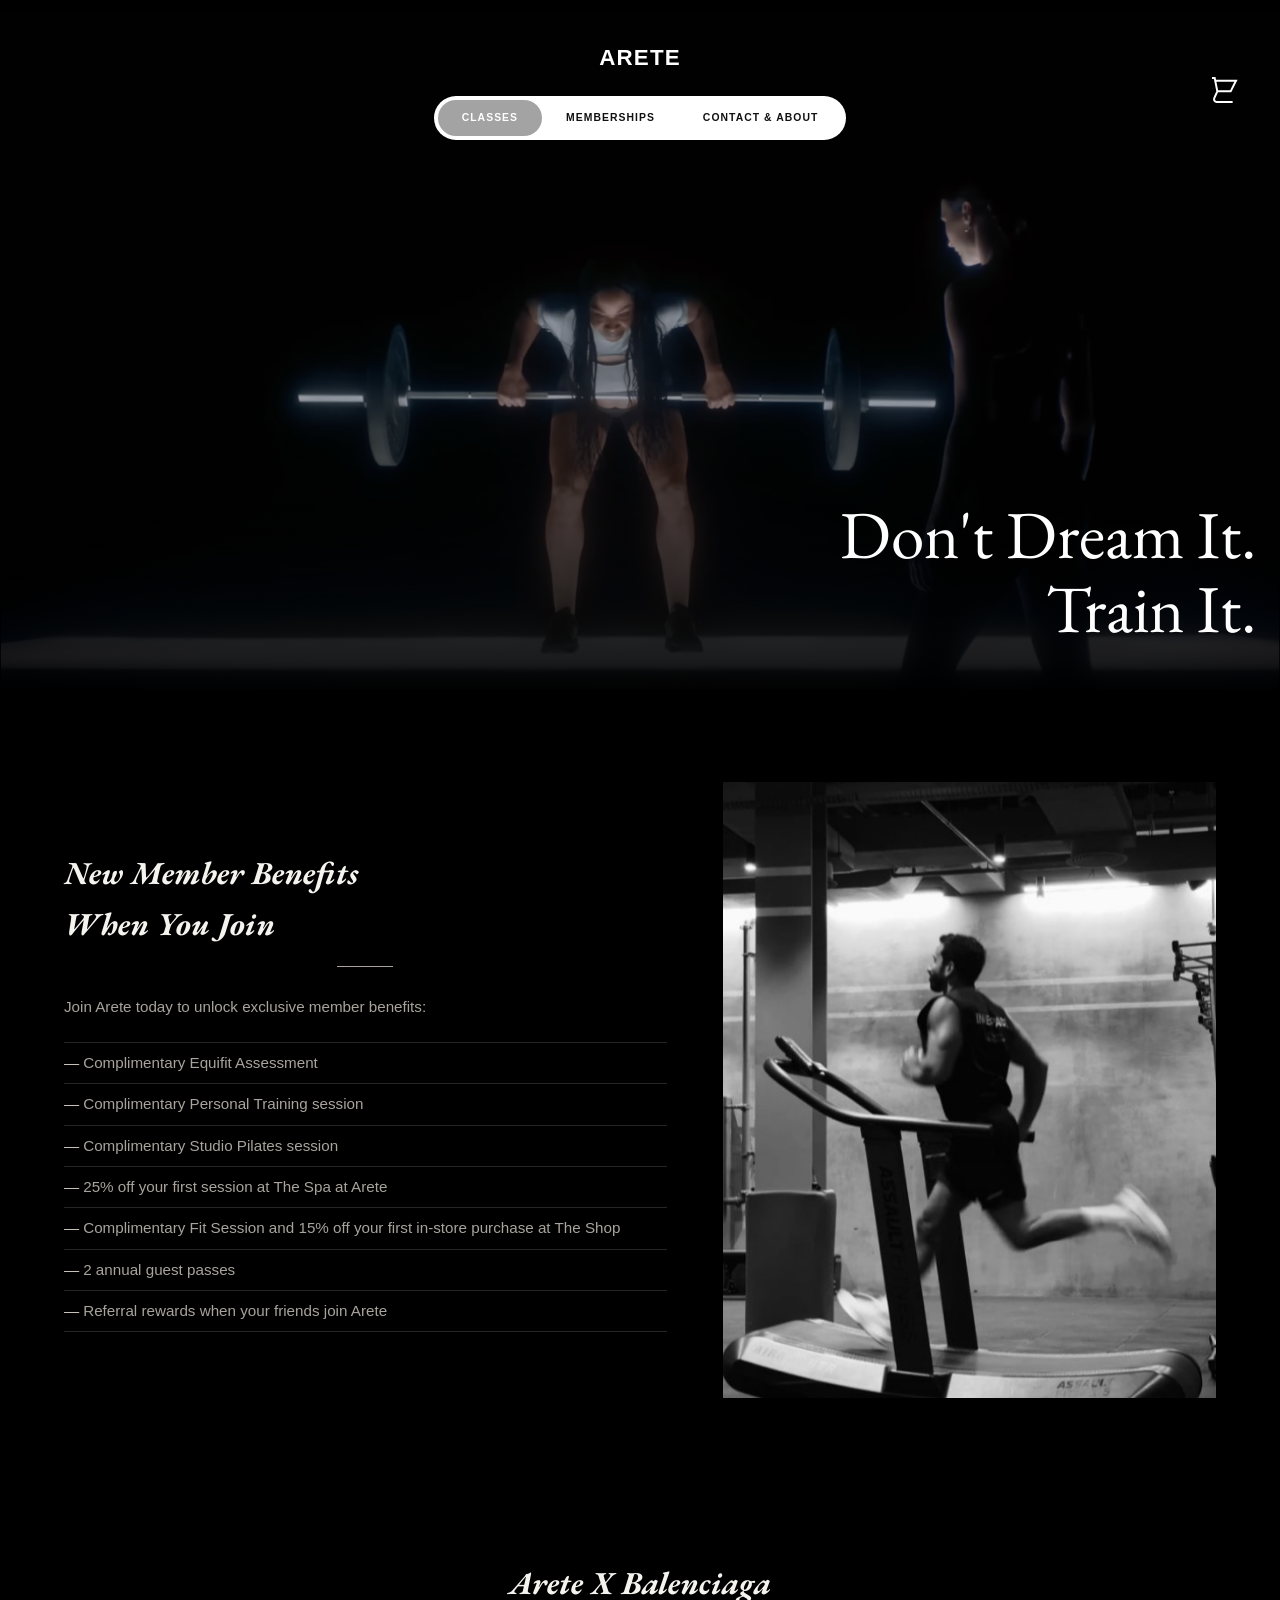
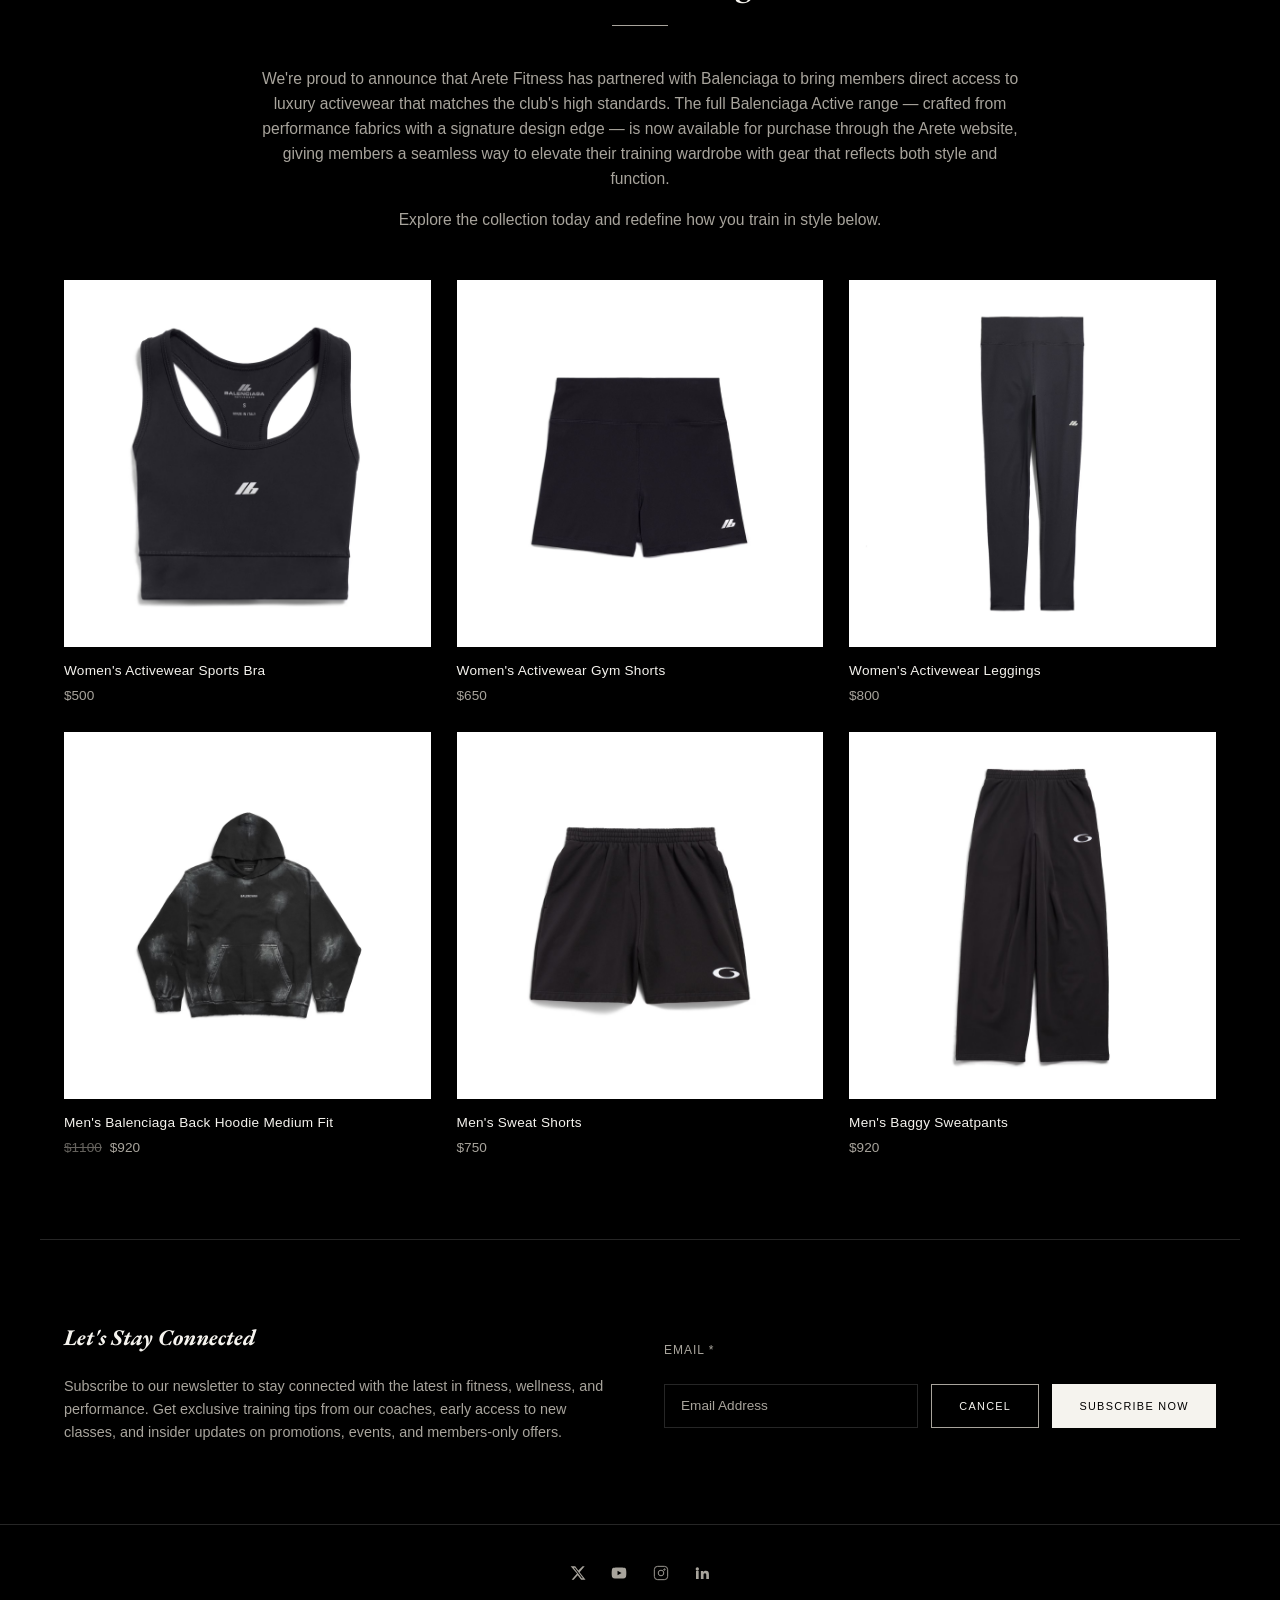
==== commit eea67fbe: "img added, just buttons,links and final aestetic changes left to do" ====
--- a/index.html
+++ b/index.html
@@ -9,11 +9,10 @@
 <body>
 
 <header class="global-nav">
-  <!-- Empty counterweight to maintain perfect grid centering -->
   <div class="nav-left"></div>
   
   <div class="nav-center">
-    <div class="brand">GREEN LEAF GYM/CLASSES</div>
+    <div class="brand">ARETE</div>
     <nav class="pill-nav">
       <a href="classes.html" class="pill-item grey">CLASSES</a>
       <a href="memberships.html" class="pill-item white">MEMBERSHIPS</a>
@@ -31,7 +30,7 @@
 </header>
 
 <div class="hero">
-  <div class="placeholder">HERO IMAGE — deadlift / training shot</div>
+  <img class="photo contain" src="img/hero.png" alt="Member performing a barbell lift at ARETE">
   <div class="hero-overlay"></div>
   <div class="hero-text"><h1>Don't Dream It.<br>Train It.</h1></div>
 </div>
@@ -52,7 +51,7 @@
       </ul>
     </div>
     <div class="col-img">
-      <div class="placeholder">IMAGE — treadmill / studio shot</div>
+      <img class="photo" src="img/new-members.png" alt="Member training on a treadmill in the ARETE studio">
     </div>
   </div>
 </section>
@@ -66,42 +65,42 @@
 
   <div class="grid-3">
     <div class="product-card">
-      <div class="placeholder">PRODUCT — Women's Sports Bra</div>
+      <img class="photo" src="img/product1.png" alt="Women's Activewear Sports Bra">
       <div class="product-meta">
         <div class="product-name">Women's Activewear Sports Bra</div>
         <div class="product-price">$500</div>
       </div>
     </div>
     <div class="product-card">
-      <div class="placeholder">PRODUCT — Women's Gym Shorts</div>
+      <img class="photo" src="img/product2.png" alt="Women's Activewear Gym Shorts">
       <div class="product-meta">
         <div class="product-name">Women's Activewear Gym Shorts</div>
         <div class="product-price">$650</div>
       </div>
     </div>
     <div class="product-card">
-      <div class="placeholder">PRODUCT — Women's Leggings</div>
+      <img class="photo" src="img/product3.png" alt="Women's Activewear Leggings">
       <div class="product-meta">
         <div class="product-name">Women's Activewear Leggings</div>
         <div class="product-price">$800</div>
       </div>
     </div>
     <div class="product-card">
-      <div class="placeholder">PRODUCT — Men's Back Hoodie</div>
+      <img class="photo" src="img/product4.png" alt="Men's Balenciaga Back Hoodie Medium Fit">
       <div class="product-meta">
         <div class="product-name">Men's Balenciaga Back Hoodie Medium Fit</div>
         <div class="product-price"><span class="strike">$1100</span>$920</div>
       </div>
     </div>
     <div class="product-card">
-      <div class="placeholder">PRODUCT — Men's Sweat Shorts</div>
+      <img class="photo" src="img/product5.png" alt="Men's Sweat Shorts">
       <div class="product-meta">
         <div class="product-name">Men's Sweat Shorts</div>
         <div class="product-price">$750</div>
       </div>
     </div>
     <div class="product-card">
-      <div class="placeholder">PRODUCT — Men's Baggy Sweatpants</div>
+      <img class="photo" src="img/product6.png" alt="Men's Baggy Sweatpants">
       <div class="product-meta">
         <div class="product-name">Men's Baggy Sweatpants</div>
         <div class="product-price">$920</div>
--- a/style.css
+++ b/style.css
@@ -13,7 +13,7 @@
 html {
   scroll-behavior: smooth;
 }
-root{
+:root{
     --bg:#000000;
     --nav-bg:#000000;
     --ink:#f5f3ee;
@@ -76,6 +76,25 @@
   padding: 1rem;
 }
 
+/* Reusable class for real photography, dropped in wherever a .placeholder
+   used to sit. Sized by the same layout rules as .placeholder (aspect-ratio,
+   width, height) — see each rule below where .photo is added alongside it. */
+.photo {
+  object-fit: cover;
+  object-position: var(--pos, center); /* nudge the crop focal point per-image, see below */
+  display: block;
+  border: none;
+}
+
+/* Add this second class ("contain") to any <img class="photo contain">
+   to show the WHOLE image with no cropping. The container keeps its usual
+   size/aspect-ratio; any empty space is transparent so it blends into
+   whatever background sits behind it, instead of showing as a visible border. */
+.photo.contain {
+  object-fit: contain;
+  background: transparent;
+}
+
 
 /* ------------------------- */
 /* HEADER */
@@ -325,7 +344,9 @@
 }
 
 .col-img .placeholder,
-.tier-img .placeholder {
+.col-img .photo,
+.tier-img .placeholder,
+.tier-img .photo {
   aspect-ratio: 4 / 5;
   width: 100%;
 }
@@ -397,6 +418,13 @@
   color: #eee8df;
 }
 
+.cotm .col-img .photo {
+  aspect-ratio: auto;
+  height: 100%;
+  min-height: 340px;
+  width: 100%;
+}
+
 .cotm-content {
   padding: 3.5rem 3rem;
   text-align: center;
@@ -509,13 +537,15 @@
 }
 
 .closing-hero {
-  height: 45vh;
-  min-height: 300px;
-}
-
-.tier-img .placeholder {
-  aspect-ratio: 4 / 3;
+  height: 55vh;
+  min-height: 380px;
+}
+
+.tier-img .placeholder,
+.tier-img .photo {
+  aspect-ratio: 3 / 4;
   width: 100%;
+  border-radius: 14px;
 }
 
 .tier-name {
@@ -601,7 +631,8 @@
   border-top: 1px solid #262626;
 }
 
-.product-card .placeholder {
+.product-card .placeholder,
+.product-card .photo {
   aspect-ratio: 1 / 1;
   width: 100%;
 }
@@ -685,7 +716,17 @@
   color: #a8a49c;
   font-size: 0.8rem;
 }
-
+/* Boxed hero variant — image floats as a centered card on the black
+   background instead of running full-bleed edge-to-edge. */
+.hero.closing-hero.hero-boxed {
+  height: auto;
+  min-height: 0;
+  max-width: 1000px;
+  aspect-ratio: 16 / 9;
+  margin: 4rem auto;
+  border-radius: 10px;
+  overflow: hidden;
+}
 
 /* ------------------------- */
 /* BIG BRAND FINISH */
@@ -695,9 +736,12 @@
   background-color: #f0f0f0;
 }
 
-.hero .placeholder {
+.hero .placeholder,
+.hero .photo {
   position: absolute;
   inset: 0;
+  width: 100%;
+  height: 100%;
 }
 
 .hero-overlay {
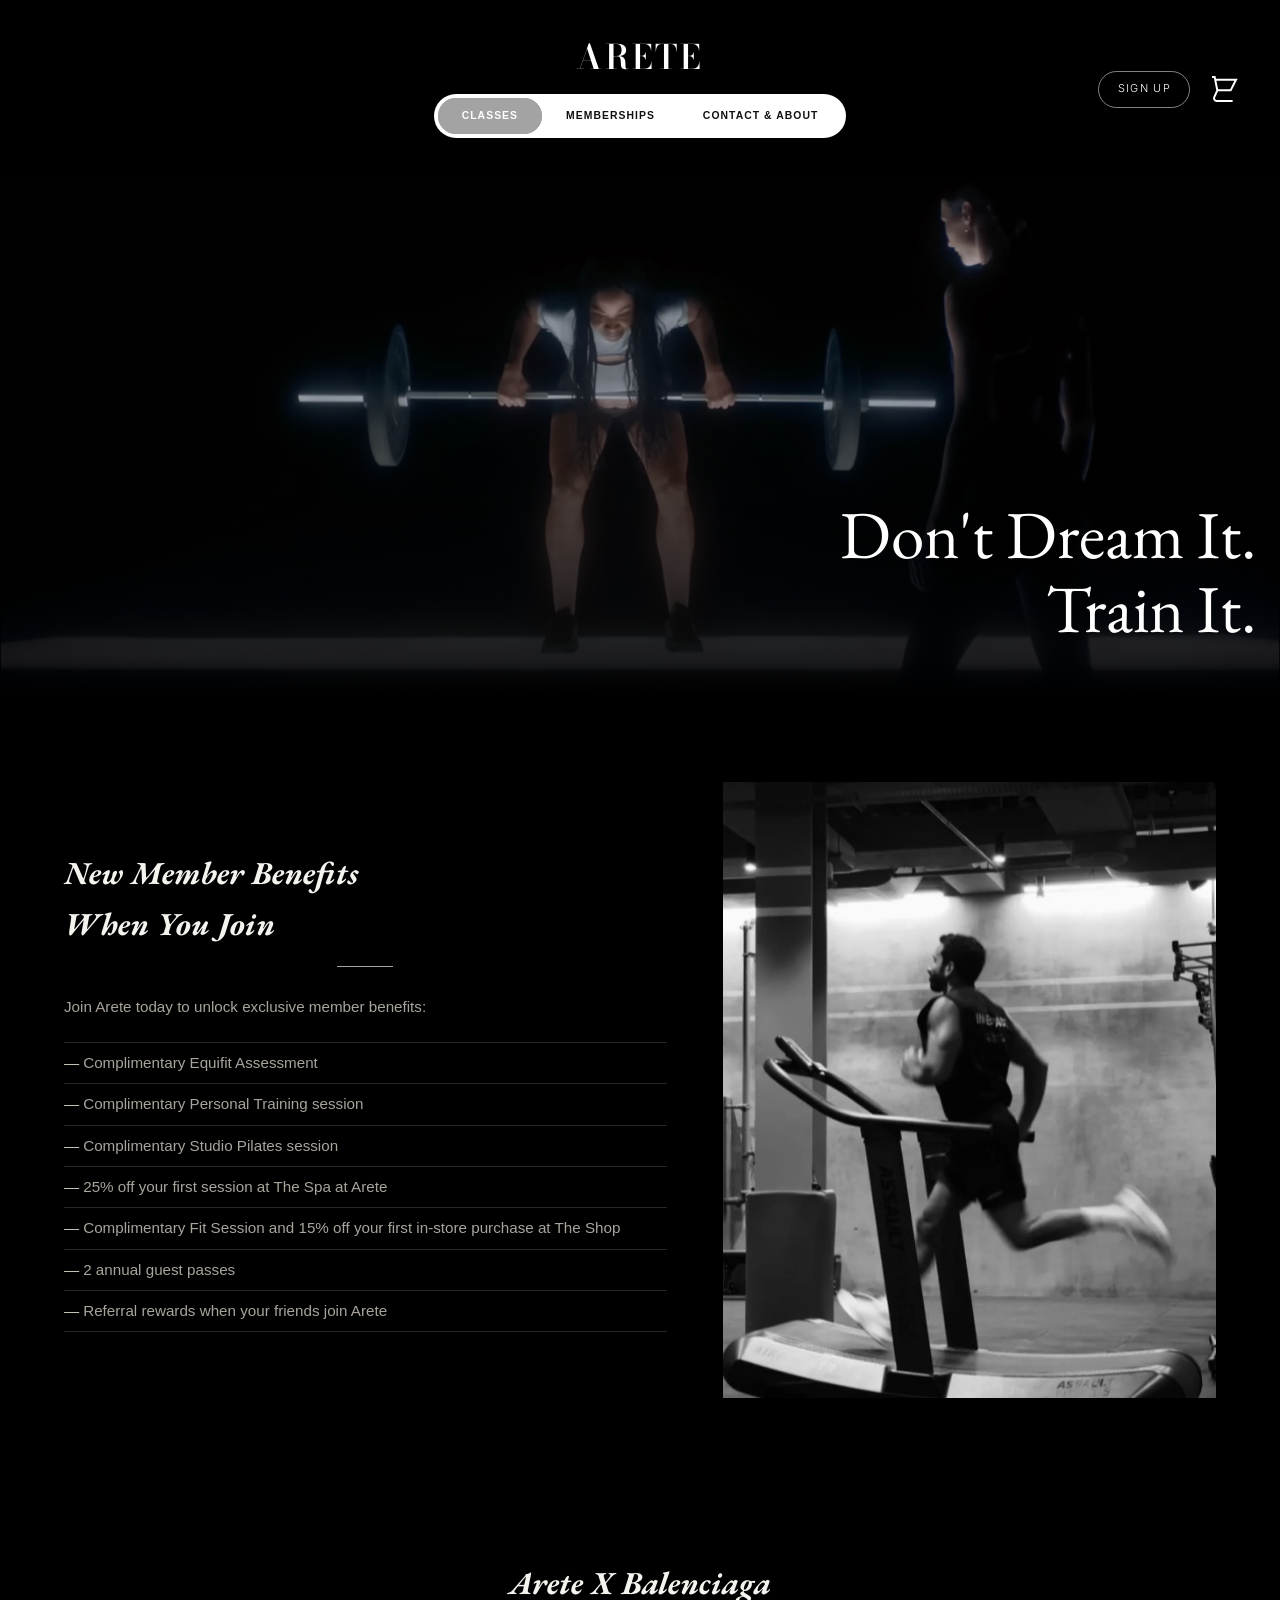
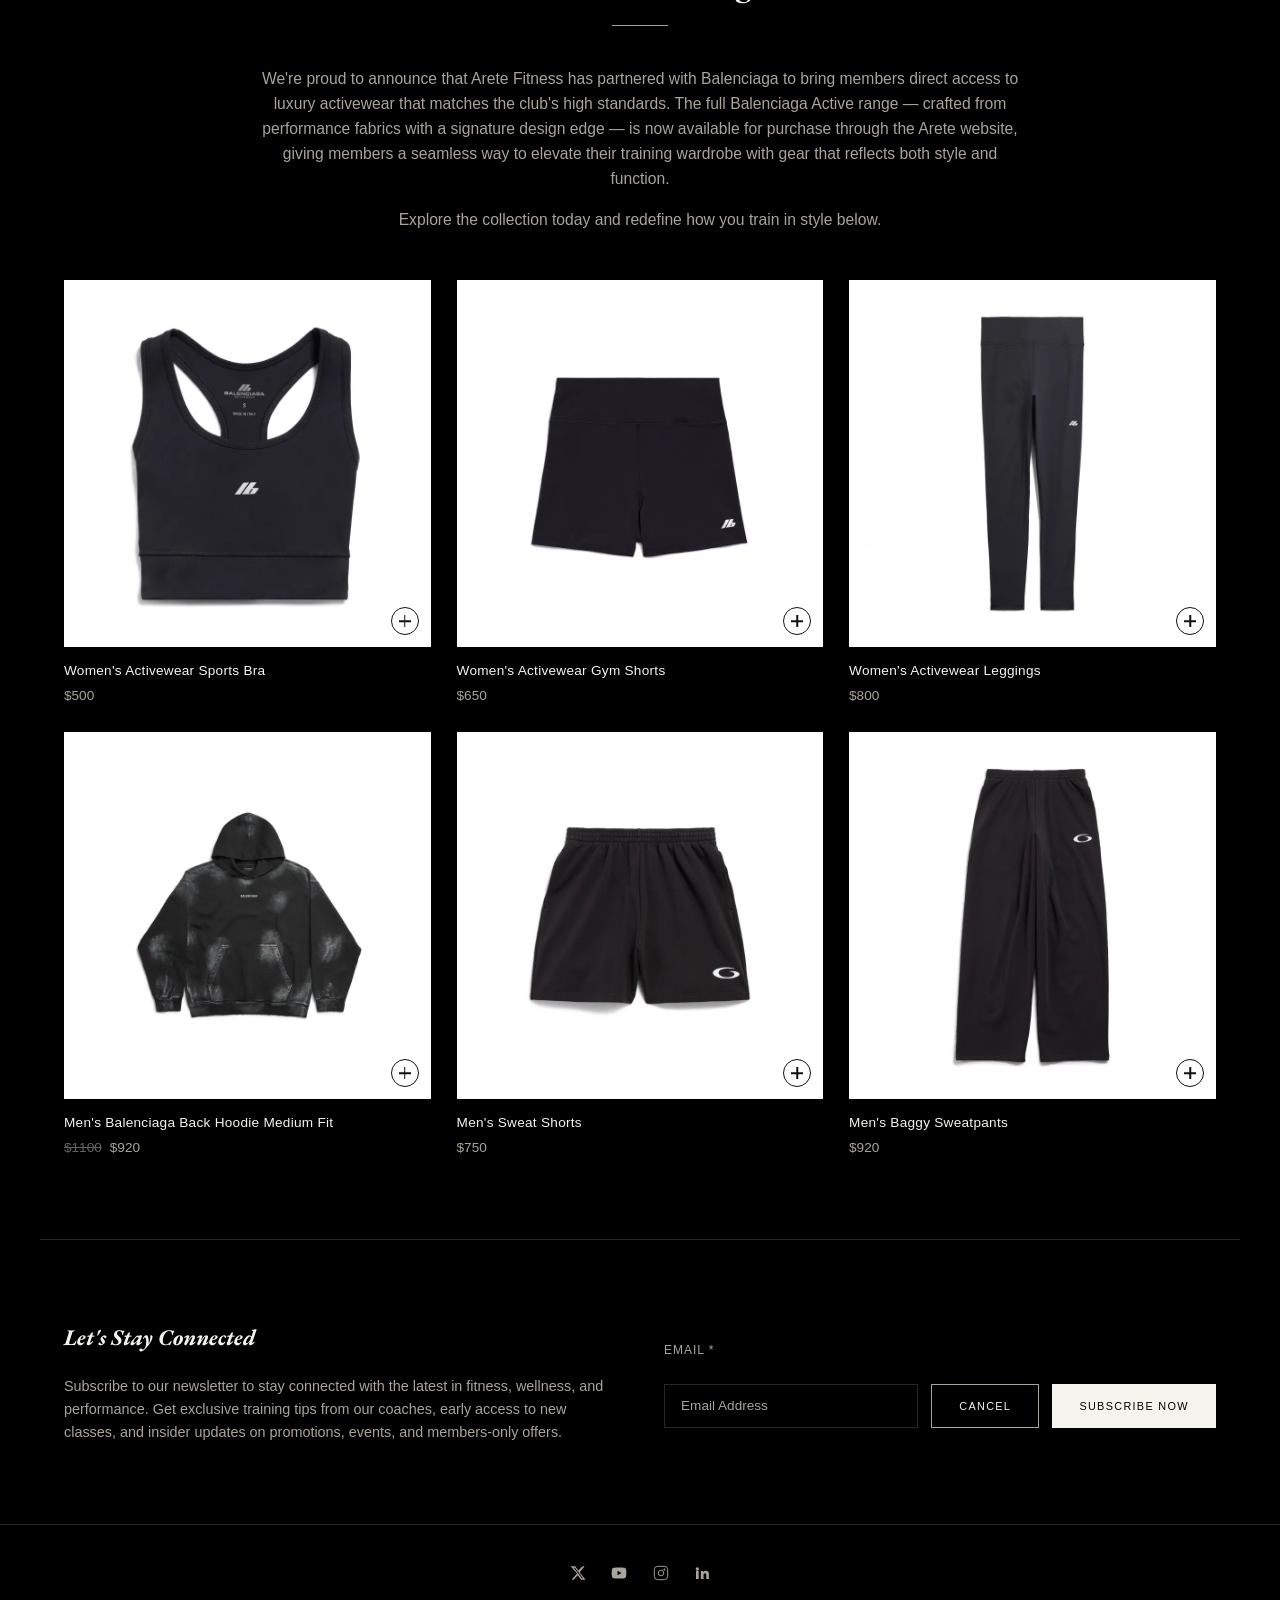
==== commit cb1291f8: "fin" ====
--- a/index.html
+++ b/index.html
@@ -5,8 +5,12 @@
 <meta name="viewport" content="width=device-width, initial-scale=1, viewport-fit=cover">
 <title>ARETE</title>
 <link rel="stylesheet" href="style.css">
+<noscript><style>.page-loader{display:none!important}.hero-text h1{opacity:1!important;transform:none!important}</style></noscript>
+<link rel="preload" as="image" href="img/hero.webp" fetchpriority="high">
+
 </head>
 <body>
+<div class="page-loader"><span>ARETE</span></div>
 
 <header class="global-nav">
   <div class="nav-left"></div>
@@ -21,16 +25,18 @@
   </div>
   
   <div class="nav-right">
-    <a href="cart.html" class="cart-icon" aria-label="Cart">
+    <a href="#" class="nav-signup">Sign Up</a>
+    <button class="cart-icon" type="button" aria-label="Cart, 0 items">
       <svg viewBox="0 0 24 24" fill="none" stroke="currentColor" stroke-width="1.5">
         <path d="M3 3h2l.4 2M7 13h10l4-8H5.4M7 13L5.4 5M7 13l-2.29 5.16A2 2 0 0 0 6.53 21h11.94M9 21h.01M17 21h.01" />
       </svg>
-    </a>
+      <span class="cart-count" aria-hidden="true">0</span>
+    </button>
   </div>
 </header>
 
 <div class="hero">
-  <img class="photo contain" src="img/hero.png" alt="Member performing a barbell lift at ARETE">
+  <img class="photo contain" src="img/hero.webp" fetchpriority="high" loading="eager" alt="Member performing a barbell lift at ARETE">
   <div class="hero-overlay"></div>
   <div class="hero-text"><h1>Don't Dream It.<br>Train It.</h1></div>
 </div>
@@ -51,7 +57,7 @@
       </ul>
     </div>
     <div class="col-img">
-      <img class="photo" src="img/new-members.png" alt="Member training on a treadmill in the ARETE studio">
+      <img class="photo" src="img/new-members.webp" alt="Member training on a treadmill in the ARETE studio" loading="lazy" decoding="async">
     </div>
   </div>
 </section>
@@ -65,42 +71,42 @@
 
   <div class="grid-3">
     <div class="product-card">
-      <img class="photo" src="img/product1.png" alt="Women's Activewear Sports Bra">
+      <div class="product-media"><img class="photo" src="img/product1.webp" alt="Women's Activewear Sports Bra" loading="lazy" decoding="async"><button class="plus-btn" type="button" aria-label="Quick view: Women's Activewear Sports Bra"></button></div>
       <div class="product-meta">
         <div class="product-name">Women's Activewear Sports Bra</div>
         <div class="product-price">$500</div>
       </div>
     </div>
     <div class="product-card">
-      <img class="photo" src="img/product2.png" alt="Women's Activewear Gym Shorts">
+      <div class="product-media"><img class="photo" src="img/product2.webp" alt="Women's Activewear Gym Shorts" loading="lazy" decoding="async"><button class="plus-btn" type="button" aria-label="Quick view: Women's Activewear Gym Shorts"></button></div>
       <div class="product-meta">
         <div class="product-name">Women's Activewear Gym Shorts</div>
         <div class="product-price">$650</div>
       </div>
     </div>
     <div class="product-card">
-      <img class="photo" src="img/product3.png" alt="Women's Activewear Leggings">
+      <div class="product-media"><img class="photo" src="img/product3.webp" alt="Women's Activewear Leggings" loading="lazy" decoding="async"><button class="plus-btn" type="button" aria-label="Quick view: Women's Activewear Leggings"></button></div>
       <div class="product-meta">
         <div class="product-name">Women's Activewear Leggings</div>
         <div class="product-price">$800</div>
       </div>
     </div>
     <div class="product-card">
-      <img class="photo" src="img/product4.png" alt="Men's Balenciaga Back Hoodie Medium Fit">
+      <div class="product-media"><img class="photo" src="img/product4.webp" alt="Men's Balenciaga Back Hoodie Medium Fit" loading="lazy" decoding="async"><button class="plus-btn" type="button" aria-label="Quick view: Men's Balenciaga Back Hoodie Medium Fit"></button></div>
       <div class="product-meta">
         <div class="product-name">Men's Balenciaga Back Hoodie Medium Fit</div>
         <div class="product-price"><span class="strike">$1100</span>$920</div>
       </div>
     </div>
     <div class="product-card">
-      <img class="photo" src="img/product5.png" alt="Men's Sweat Shorts">
+      <div class="product-media"><img class="photo" src="img/product5.webp" alt="Men's Sweat Shorts" loading="lazy" decoding="async"><button class="plus-btn" type="button" aria-label="Quick view: Men's Sweat Shorts"></button></div>
       <div class="product-meta">
         <div class="product-name">Men's Sweat Shorts</div>
         <div class="product-price">$750</div>
       </div>
     </div>
     <div class="product-card">
-      <img class="photo" src="img/product6.png" alt="Men's Baggy Sweatpants">
+      <div class="product-media"><img class="photo" src="img/product6.webp" alt="Men's Baggy Sweatpants" loading="lazy" decoding="async"><button class="plus-btn" type="button" aria-label="Quick view: Men's Baggy Sweatpants"></button></div>
       <div class="product-meta">
         <div class="product-name">Men's Baggy Sweatpants</div>
         <div class="product-price">$920</div>
@@ -127,9 +133,10 @@
 <footer>
   <a href="#" aria-label="X / Twitter"><svg width="16" height="16" viewBox="0 0 24 24" fill="currentColor"><path d="M18.9 2H22l-7.6 8.7L23.3 22H16.7l-5.2-6.8L5.5 22H2.4l8.1-9.3L1 2h6.8l4.7 6.2L18.9 2zm-1.2 18h1.7L7.4 4H5.6l12.1 16z"/></svg></a>
   <a href="#" aria-label="YouTube"><svg width="16" height="16" viewBox="0 0 24 24" fill="currentColor"><path d="M22.5 6.2a2.8 2.8 0 0 0-2-2C18.9 3.7 12 3.7 12 3.7s-6.9 0-8.5.5a2.8 2.8 0 0 0-2 2A29 29 0 0 0 1 12a29 29 0 0 0 .5 5.8 2.8 2.8 0 0 0 2 2c1.6.5 8.5.5 8.5.5s6.9 0 8.5-.5a2.8 2.8 0 0 0 2-2A29 29 0 0 0 23 12a29 29 0 0 0-.5-5.8zM9.8 15.5V8.5l6 3.5-6 3.5z"/></svg></a>
-  <a href="#" aria-label="Instagram"><svg width="16" height="16" viewBox="0 0 24 24" fill="none" stroke="currentColor" stroke-width="1.4"><rect x="2" y="2" width="20" height="20" rx="5"/><circle cx="12" cy="12" r="4.2"/><circle cx="17.2" cy="6.8" r="1"/></svg></a>
-  <a href="#" aria-label="LinkedIn"><svg width="16" height="16" viewBox="0 0 24 24" fill="currentColor"><path d="M4.98 3.5a2.5 2.5 0 1 1 0 5 2.5 2.5 0 0 1 0-5zM3 9h4v12H3V9zm7 0h3.8v1.7h.05c.53-.95 1.83-1.95 3.77-1.95 4.03 0 4.78 2.5 4.78 5.75V21h-4v-5.7c0-1.36-.02-3.1-1.9-3.1-1.9 0-2.19 1.48-2.19 3v5.8h-4V9z"/></svg></a>
+  <a href="https://www.instagram.com/thatotherdud3?stkn=MTJqbG55Z2NrNGo4YQ%3D%3D&utm_source=qr" target="_blank" rel="noopener" aria-label="Instagram"><svg width="16" height="16" viewBox="0 0 24 24" fill="none" stroke="currentColor" stroke-width="1.4"><rect x="2" y="2" width="20" height="20" rx="5"/><circle cx="12" cy="12" r="4.2"/><circle cx="17.2" cy="6.8" r="1"/></svg></a>
+  <a href="https://www.linkedin.com/in/blessing-c-6872802a1" target="_blank" rel="noopener" aria-label="LinkedIn"><svg width="16" height="16" viewBox="0 0 24 24" fill="currentColor"><path d="M4.98 3.5a2.5 2.5 0 1 1 0 5 2.5 2.5 0 0 1 0-5zM3 9h4v12H3V9zm7 0h3.8v1.7h.05c.53-.95 1.83-1.95 3.77-1.95 4.03 0 4.78 2.5 4.78 5.75V21h-4v-5.7c0-1.36-.02-3.1-1.9-3.1-1.9 0-2.19 1.48-2.19 3v5.8h-4V9z"/></svg></a>
 </footer>
 
+<script src="main.js" defer></script>
 </body>
 </html>
--- a/style.css
+++ b/style.css
@@ -1,8 +1,8 @@
-/* ------------------------- */
+
 /* GLOBAL SETUP */
-/* ------------------------- */
-
-@import url('https://fonts.googleapis.com/css2?family=EB+Garamond:ital,wght@0,400;0,500;1,400;1,500&family=Inter:wght@300;400;500;600&display=swap');
+
+
+@import url('https://fonts.googleapis.com/css2?family=Bodoni+Moda:ital,wght@0,500;0,600;1,500&family=EB+Garamond:ital,wght@0,400;0,500;1,400;1,500&family=Inter:wght@300;400;500;600&display=swap');
 
 * {
   box-sizing: border-box;
@@ -95,10 +95,7 @@
   background: transparent;
 }
 
-
-/* ------------------------- */
 /* HEADER */
-/* ------------------------- */
 
 .global-nav {
   display: grid;
@@ -125,21 +122,38 @@
 }
 
 .brand {
-  font-family: 'Helvetica Neue', Helvetica, sans-serif;
+  font-family: 'Bodoni Moda', 'EB Garamond', serif;
   font-weight: 600;
-  font-size: 1.4rem;
-  letter-spacing: 0.05em;
+  font-size: 2.1rem;
+  letter-spacing: 0.08em;
   color: #ffffff;
   text-transform: uppercase;
+  line-height: 1;
 }
 
 .pill-nav {
   display: inline-flex;
+  position: relative;
   background-color: #ffffff;
   border-radius: 100px;
   padding: 4px;
   align-items: center;
 }
+.pill-indicator{
+  position: absolute;
+  top: 4px; left: 4px;
+  height: calc(100% - 8px);
+  width: 0;
+  background: #a3a3a3;
+  border-radius: 100px;
+  transition: transform .35s cubic-bezier(.2,.7,.2,1), width .35s cubic-bezier(.2,.7,.2,1), opacity .25s ease;
+  opacity: 0;
+  pointer-events: none;
+  z-index: 0;
+}
+.pill-nav.indicator-on .pill-indicator{ opacity: 1; }
+.pill-item{ position: relative; z-index: 1; }
+.pill-item.grey{ background-color: transparent; } 
 
 .pill-item {
   font-family: 'Helvetica Neue', Helvetica, sans-serif;
@@ -174,19 +188,107 @@
   display: flex;
   justify-content: flex-end;
   align-items: center;
-}
-
-.cart-icon {
+  gap: 1.1rem;
+}
+
+.nav-signup {
+  color: #ffffff;
+  font-family: 'Inter', sans-serif;
+  font-size: .68rem;
+  letter-spacing: .12em;
+  text-transform: uppercase;
+  border: 1px solid rgba(255, 255, 255, .5);
+  padding: .55rem 1.15rem;
+  border-radius: 99px;
+  white-space: nowrap;
+  transition: background-color .3s ease, color .3s ease, border-color .3s ease;
+}
+.nav-signup:hover { background: #ffffff; color: #000000; border-color: #ffffff; }
+
+.cart-icon, .home-icon {
   width: 32px;
   height: 32px;
   color: #ffffff;
   display: block;
-}
-
-
-/* ------------------------- */
+  position: relative;
+}
+.cart-icon {
+  background: none;
+  border: none;
+  padding: 0;
+  cursor: pointer;
+}
+.cart-count {
+  position: absolute;
+  top: -6px; right: -8px;
+  min-width: 16px; height: 16px;
+  padding: 0 3px;
+  border-radius: 99px;
+  background: #f5f3ee;
+  color: #000;
+  font-family: 'Inter', sans-serif;
+  font-size: .62rem;
+  font-weight: 600;
+  line-height: 16px;
+  text-align: center;
+  opacity: 0;
+  transform: scale(.6);
+  transition: opacity .2s ease, transform .2s ease;
+}
+.cart-count.show { opacity: 1; transform: scale(1); }
+
+/* CART DRAWER */
+.cart-drawer {
+  position: fixed; inset: 0; z-index: 2200;
+  visibility: hidden; pointer-events: none;
+}
+.cart-drawer::before {
+  content: '';
+  position: absolute; inset: 0;
+  background: rgba(0,0,0,.6);
+  opacity: 0;
+  transition: opacity .4s ease;
+}
+.cart-drawer.open { visibility: visible; pointer-events: auto; }
+.cart-drawer.open::before { opacity: 1; }
+.cart-panel {
+  position: absolute; top: 0; right: 0; bottom: 0;
+  width: 100%; max-width: 400px;
+  background: #0b0b0b; border-left: 1px solid #262626;
+  display: flex; flex-direction: column;
+  transform: translateX(100%);
+  transition: transform .45s cubic-bezier(.2,.7,.2,1);
+}
+.cart-drawer.open .cart-panel { transform: none; }
+.cart-head {
+  display: flex; align-items: center; justify-content: space-between;
+  padding: 1.6rem 1.5rem; border-bottom: 1px solid #262626;
+}
+.cart-head h3 { font-family: 'EB Garamond', serif; font-style: italic; font-size: 1.2rem; color: #f5f3ee; font-weight: 400; }
+.cart-close { background: none; border: none; color: #a8a49c; font-size: 1.8rem; line-height: 1; cursor: pointer; }
+.cart-close:hover { color: #fff; }
+.cart-items { flex: 1; overflow-y: auto; padding: 1rem 1.5rem; }
+.cart-empty { color: #a8a49c; font-size: .85rem; text-align: center; margin-top: 2rem; }
+.cart-item {
+  display: grid; grid-template-columns: 64px 1fr auto; gap: .9rem;
+  padding: 1.1rem 0; border-bottom: 1px solid #1c1c1c;
+}
+.cart-item img { width: 64px; height: 64px; object-fit: cover; border-radius: 4px; background: #1c1c1c; }
+.cart-item-name { font-size: .82rem; color: #f5f3ee; line-height: 1.3; }
+.cart-item-size { font-size: .7rem; color: #a8a49c; margin: .3rem 0 .6rem; text-transform: uppercase; letter-spacing: .04em; }
+.cart-item-qty { display: inline-flex; align-items: center; gap: .7rem; border: 1px solid #3a3a3a; border-radius: 99px; padding: .2rem .7rem; }
+.cart-item-qty button { background: none; border: none; color: #f5f3ee; font-size: .9rem; cursor: pointer; line-height: 1; padding: .2rem; }
+.cart-item-qty span { font-size: .75rem; color: #f5f3ee; min-width: 12px; text-align: center; }
+.cart-item-right { text-align: right; display: flex; flex-direction: column; align-items: flex-end; justify-content: space-between; }
+.cart-item-price { font-size: .82rem; color: #f5f3ee; }
+.cart-item-remove { background: none; border: none; color: #7a7a7a; font-size: .68rem; letter-spacing: .04em; text-transform: uppercase; cursor: pointer; padding: 0; }
+.cart-item-remove:hover { color: #e08888; }
+.cart-footer { padding: 1.5rem; border-top: 1px solid #262626; }
+.cart-subtotal { display: flex; justify-content: space-between; font-size: .85rem; color: #f5f3ee; margin-bottom: 1rem; }
+.cart-subtotal span:first-child { color: #a8a49c; text-transform: uppercase; letter-spacing: .08em; font-size: .7rem; }
+.cart-checkout { width: 100%; }
+
 /* LAYOUT UNITS */
-/* ------------------------- */
 
 section {
   max-width: 1200px;
@@ -210,11 +312,16 @@
   order: 2;
 }
 
-.grid-3,
+.grid-3 {
+  display: grid;
+  grid-template-columns: repeat(3, 1fr);
+  gap: 1.6rem;
+}
+
 .class-cards {
   display: grid;
   grid-template-columns: repeat(3, 1fr);
-  gap: 1.6rem;
+  gap: 0;
 }
 
 .cotm {
@@ -250,13 +357,6 @@
   gap: 3rem;
   align-items: center;
   padding: 5rem 0;
-}
-
-.quotes {
-  display: grid;
-  grid-template-columns: 1fr 1fr;
-  gap: 1.6rem;
-  padding-bottom: 2rem;
 }
 
 .contact-grid {
@@ -293,9 +393,7 @@
 }
 
 
-/* ------------------------- */
 /* CONTENT ELEMENTS */
-/* ------------------------- */
 
 .hero {
   position: relative;
@@ -565,7 +663,31 @@
   color: #c2a8a3;
   font-size: 0.92rem;
   max-width: 520px;
-  margin-bottom: 1.6rem;
+  margin-bottom: 1.4rem;
+}
+
+.tier-perks {
+  max-width: 520px;
+  margin: 0 0 1.8rem;
+  display: flex;
+  flex-direction: column;
+  gap: 0.55rem;
+}
+
+.tier-perks li {
+  position: relative;
+  padding-left: 1.3rem;
+  font-size: 0.84rem;
+  line-height: 1.5;
+  color: #e2ddd3;
+}
+
+.tier-perks li::before {
+  content: '—';
+  position: absolute;
+  left: 0;
+  top: 0;
+  color: #a83232;
 }
 
 .invite-only {
@@ -578,26 +700,6 @@
 .benefits-two .placeholder {
   aspect-ratio: 3 / 4;
   width: 100%;
-}
-
-.quote-card {
-  background: #f5efe9;
-  color: #141010;
-  border: 1px solid #d9cfc4;
-  padding: 2.2rem;
-  font-family: 'EB Garamond', serif;
-  font-style: italic;
-  font-size: 1.02rem;
-}
-
-.quote-card cite {
-  display: block;
-  margin-top: 1.2rem;
-  font-style: normal;
-  font-family: 'Helvetica Neue', Helvetica, sans-serif;
-  font-size: 0.75rem;
-  letter-spacing: 0.06em;
-  color: #3a2e2e;
 }
 
 .story-block p {
@@ -716,8 +818,7 @@
   color: #a8a49c;
   font-size: 0.8rem;
 }
-/* Boxed hero variant — image floats as a centered card on the black
-   background instead of running full-bleed edge-to-edge. */
+
 .hero.closing-hero.hero-boxed {
   height: auto;
   min-height: 0;
@@ -727,10 +828,6 @@
   border-radius: 10px;
   overflow: hidden;
 }
-
-/* ------------------------- */
-/* BIG BRAND FINISH */
-/* ------------------------- */
 
 .pill-item.white:hover {
   background-color: #f0f0f0;
@@ -807,9 +904,7 @@
 }
 
 
-/* ------------------------- */
 /* RESPONSIVE */
-/* ------------------------- */
 
 @media (max-width: 1024px) {
   .global-nav {
@@ -865,12 +960,12 @@
 }
 
 @media (max-width: 720px) {
-  .quotes {
-    grid-template-columns: 1fr;
-  }
-
   .contact-grid {
     grid-template-columns: 1fr;
+  }
+
+  .brand {
+    font-size: 1.5rem;
   }
 }
 
@@ -882,4 +977,207 @@
   .schedule-cols {
     grid-template-columns: 1fr;
   }
-}+}
+/* POLISH */
+
+/* Loader / page transition */
+.page-loader{position:fixed;inset:0;background:#000;z-index:3000;display:flex;align-items:center;justify-content:center;opacity:1;visibility:visible;transition:opacity .6s ease,visibility 0s linear 0s}
+.page-loader span{font-family:'Playfair Display',Georgia,serif;font-size:1.5rem;color:#fff;opacity:0;animation:markIn 1.1s ease .1s forwards}
+.page-loader.done{opacity:0;visibility:hidden;pointer-events:none;transition:opacity .6s ease,visibility 0s linear .6s}
+.page-loader.leaving{opacity:1;visibility:visible;transition:opacity .45s ease}
+@keyframes markIn{from{opacity:0;letter-spacing:.1em}to{opacity:1;letter-spacing:.55em}}
+
+/* Hero text: staggered fade-up once the loader clears.
+   JS adds .hero-ready to <body> right after the loader hides. */
+.hero-text h1{
+  opacity: 0;
+  transform: translateY(18px);
+  transition: opacity .9s cubic-bezier(.2,.7,.2,1) .15s, transform .9s cubic-bezier(.2,.7,.2,1) .15s;
+}
+.hero-ready .hero-text h1{
+  opacity: 1;
+  transform: none;
+}
+@media (prefers-reduced-motion: reduce){
+  .hero-text h1{ opacity: 1; transform: none; transition: none; }
+}
+/* Magnetic buttons — .btn-line / .btn-outline nudge toward the cursor.
+   JS sets --mx/--my (in px) on mousemove and clears them on mouseleave. */
+.btn-line, .btn-outline{
+  transform: translate(var(--mx, 0), var(--my, 0));
+  transition: transform .25s cubic-bezier(.2,.7,.2,1), background-color .3s ease, color .3s ease;
+}
+
+.product-card{ position: relative; }
+
+.global-nav{
+  position: fixed;
+  background: rgba(0,0,0,.5);
+  transition: transform .45s cubic-bezier(.2,.7,.2,1), background .3s ease;
+}
+.global-nav.nav-hidden{ transform: translateY(-110%); }
+
+/* Scroll reveal */
+.reveal{opacity:0;transform:translateY(26px);transition:opacity 1s ease,transform 1s cubic-bezier(.2,.7,.2,1)}
+.reveal.in{opacity:1;transform:none}
+
+.hero{overflow:hidden}
+.hero .photo:not(.contain){will-change:transform}
+
+/* Hover zoom on all non-hero images */
+.col-img,.tier-img{overflow:hidden}
+.tier-img{border-radius:14px}
+.col-img .photo,.tier-img .photo{transition:transform .9s cubic-bezier(.2,.7,.2,1)}
+.col-img:hover .photo,.tier-img:hover .photo{transform:scale(1.06)}
+
+/* Product cards: lift , shadow n zoom */
+.product-media{position:relative;overflow:hidden;transition:transform .5s cubic-bezier(.2,.7,.2,1),box-shadow .5s ease}
+.product-media .photo{transition:transform .9s cubic-bezier(.2,.7,.2,1)}
+.product-card:hover .product-media{transform:translateY(-10px);box-shadow:0 26px 36px -14px rgba(255,255,255,.2)}
+.product-card:hover .product-media .photo{transform:scale(1.05)}
+
+/* Plus button */
+.plus-btn{position:absolute;right:12px;bottom:12px;width:28px;height:28px;border-radius:50%;border:1.5px solid #111;background:rgba(255,255,255,.85);cursor:pointer;padding:0;transition:background .25s,transform .25s}
+.plus-btn::before,.plus-btn::after{content:'';position:absolute;top:50%;left:50%;background:#111;transition:background .25s}
+.plus-btn::before{width:12px;height:1.5px;transform:translate(-50%,-50%)}
+.plus-btn::after{width:1.5px;height:12px;transform:translate(-50%,-50%)}
+.plus-btn:hover{background:#111;transform:scale(1.12)}
+.plus-btn:hover::before,.plus-btn:hover::after{background:#fff}
+
+/* Quickview */
+.qv{position:fixed;inset:0;z-index:2000;display:flex;align-items:center;justify-content:center;padding:1.5rem;background:rgba(0,0,0,.78);backdrop-filter:blur(6px);opacity:0;visibility:hidden;transition:opacity .4s,visibility .4s}
+.qv.open{opacity:1;visibility:visible}
+.qv-box{position:relative;display:grid;grid-template-columns:1fr 1fr;width:100%;max-width:860px;background:#0b0b0b;border:1px solid #262626;border-radius:14px;overflow:hidden;transform:translateY(20px);transition:transform .5s cubic-bezier(.2,.7,.2,1)}
+.qv.open .qv-box{transform:none}
+.qv-img{background:#fff}.qv-img img{width:100%;aspect-ratio:1/1;object-fit:contain;display:block}
+.qv-info{padding:2.4rem 2rem;color:#f5f3ee;display:flex;flex-direction:column;gap:.9rem;justify-content:center}
+.qv-badge{align-self:flex-start;font-size:.62rem;letter-spacing:.18em;text-transform:uppercase;border:1px solid #6b6b6b;padding:.3rem .7rem;border-radius:99px;color:#c9c4ba}
+.qv-info h3{font-family:'Playfair Display',Georgia,serif;font-weight:400;font-size:1.5rem}
+.qv-price{color:#c9c4ba}.qv-price .strike{text-decoration:line-through;opacity:.6;margin-right:.5rem}
+.qv-info p{font-size:.85rem;color:#a8a49c}
+.qv-sizes{display:flex;gap:.5rem;flex-wrap:wrap}
+.qv-sizes button{width:42px;height:42px;background:transparent;border:1px solid #3a3a3a;color:#f5f3ee;cursor:pointer;transition:all .2s}
+.qv-sizes button.on,.qv-sizes button:hover{background:#f5f3ee;color:#000}
+.qv-add{margin-top:.6rem;background:#f5f3ee;color:#000;border:none;padding:.95rem;letter-spacing:.14em;text-transform:uppercase;font-size:.7rem;cursor:pointer}
+.qv-close{position:absolute;top:.6rem;right:1rem;background:none;border:none;color:#000;font-size:1.8rem;cursor:pointer;z-index:2;mix-blend-mode:difference;filter:invert(1)}
+.toast{position:fixed;left:50%;bottom:2rem;transform:translate(-50%,20px);background:#f5f3ee;color:#000;padding:.8rem 1.6rem;font-size:.75rem;letter-spacing:.12em;text-transform:uppercase;opacity:0;visibility:hidden;transition:all .4s;z-index:2100}
+.toast.show{opacity:1;visibility:visible;transform:translate(-50%,0)}
+
+/* Mobile*/
+.menu-btn{display:none;background:none;border:none;width:32px;height:32px;position:relative;cursor:pointer}
+.menu-btn span{position:absolute;left:4px;right:4px;height:1.5px;background:#fff;transition:transform .4s,top .4s}
+.menu-btn span:first-child{top:12px}.menu-btn span:last-child{top:20px}
+.menu-open .menu-btn span:first-child{top:16px;transform:rotate(45deg)}
+.menu-open .menu-btn span:last-child{top:16px;transform:rotate(-45deg)}
+.mobile-menu{position:fixed;inset:0;z-index:1000;background:#000;display:flex;flex-direction:column;align-items:center;justify-content:center;gap:2rem;opacity:0;visibility:hidden;transition:opacity .5s,visibility .5s}
+.mobile-menu a{font-family:'Playfair Display',Georgia,serif;font-size:1.8rem;color:#fff;letter-spacing:.08em}
+.menu-open{overflow:hidden}.menu-open .mobile-menu{opacity:1;visibility:visible}
+.scroll-lock{overflow:hidden}
+@media (max-width:720px){.pill-nav{display:none}.menu-btn{display:block}.qv-box{grid-template-columns:1fr;max-height:92vh;overflow:auto}}
+@media (prefers-reduced-motion:reduce){*{transition-duration:.01ms!important}.reveal{opacity:1;transform:none}}
+
+/* TRAINERS*/
+.trainers-section{ max-width:1200px; margin:0 auto; padding:5rem 1.5rem; }
+.trainers-grid{
+  display:grid; grid-template-columns:repeat(3, 1fr); gap:2.2rem 1.6rem;
+}
+@media (max-width:900px){ .trainers-grid{ grid-template-columns:repeat(2, 1fr); } }
+@media (max-width:560px){ .trainers-grid{ grid-template-columns:1fr; } }
+.trainer-card{ text-align:center; }
+.trainer-avatar{
+  width:84px; height:84px; margin:0 auto 1.1rem; border-radius:50%;
+  display:flex; align-items:center; justify-content:center;
+  font-family:'Bodoni Moda','EB Garamond',serif; font-size:1.4rem; color:#f5f3ee;
+  letter-spacing:.02em;
+}
+.trainer-avatar.tone-a{ background:#3a3d42; }
+.trainer-avatar.tone-b{ background:#57565a; }
+.trainer-avatar.tone-c{ background:#847e82; }
+.trainer-name{ font-family:'EB Garamond', serif; font-style:italic; font-size:1.15rem; }
+.trainer-role{ font-size:.68rem; letter-spacing:.12em; text-transform:uppercase; color:#c9c4ba; margin:.35rem 0 .9rem; }
+.trainer-bio{ font-size:.86rem; color:#a8a49c; max-width:280px; margin:0 auto 1.2rem; }
+.trainer-cta{
+  background:none; border:1px solid #3a3a3a; color:#f5f3ee;
+  font-size:.65rem; letter-spacing:.1em; text-transform:uppercase;
+  padding:.6rem 1.3rem; cursor:pointer; transition:background-color .3s ease, border-color .3s ease;
+}
+.trainer-cta:hover{ background:#f5f3ee; color:#000; border-color:#f5f3ee; }
+
+/* COMPARISON TABLE  */
+.compare-wrap{ max-width:1200px; margin:0 auto 4rem; padding:0 1.5rem; overflow-x:auto; }
+.compare-table{
+  width:100%; min-width:640px; border-collapse:collapse; font-size:.85rem;
+}
+.compare-table th, .compare-table td{
+  padding:.9rem 1rem; text-align:left; border-bottom:1px solid #262626; vertical-align:top;
+}
+.compare-table thead th{
+  font-family:'EB Garamond', serif; font-style:italic; font-size:1.05rem;
+  border-bottom:1px solid #4a4a4a; color:#f5f3ee; font-weight:400;
+}
+.compare-price{
+  display:block; font-family:'Inter', sans-serif; font-style:normal;
+  font-size:.68rem; letter-spacing:.06em; color:#c9c4ba; margin-top:.3rem;
+}
+.compare-table tbody th{
+  font-weight:400; font-size:.72rem; letter-spacing:.08em; text-transform:uppercase; color:#a8a49c;
+  white-space:nowrap;
+}
+.compare-table tbody td{ color:#e2ddd3; }
+.compare-dash{ color:#5a5a5a; }
+.compare-table .compare-highlight{ background:rgba(168,50,50,.08); }
+.compare-table thead th.compare-highlight{ background:rgba(168,50,50,.14); color:#fff; }
+
+/* BOOKING / INQUIRY MODAL */
+.bk{
+  position:fixed; inset:0; z-index:2000; display:flex; align-items:center; justify-content:center;
+  padding:1.5rem; background:rgba(0,0,0,.78); backdrop-filter:blur(6px);
+  opacity:0; visibility:hidden; transition:opacity .4s, visibility .4s;
+}
+.bk.open{ opacity:1; visibility:visible; }
+.bk-box{
+  position:relative; width:100%; max-width:480px; max-height:90vh; overflow:auto;
+  background:#0b0b0b; border:1px solid #262626; border-radius:14px; padding:2.4rem 2rem;
+  transform:translateY(20px); transition:transform .5s cubic-bezier(.2,.7,.2,1);
+}
+.bk.open .bk-box{ transform:none; }
+.bk-close{
+  position:absolute; top:.8rem; right:1rem; background:none; border:none;
+  color:#a8a49c; font-size:1.8rem; line-height:1; cursor:pointer;
+}
+.bk-close:hover{ color:#fff; }
+.bk-badge{
+  display:inline-block; font-size:.62rem; letter-spacing:.16em; text-transform:uppercase;
+  border:1px solid #6b6b6b; padding:.3rem .7rem; border-radius:99px; color:#c9c4ba; margin-bottom:1rem;
+}
+.bk-title{ font-family:'EB Garamond', serif; font-style:italic; font-size:1.4rem; color:#f5f3ee; margin-bottom:.4rem; }
+.bk-sub{ font-size:.82rem; color:#a8a49c; margin-bottom:1.6rem; }
+.bk-field{ margin-bottom:1.1rem; }
+.bk-field label{
+  display:block; font-size:.68rem; letter-spacing:.08em; text-transform:uppercase;
+  color:#a8a49c; margin-bottom:.5rem;
+}
+.bk-field input, .bk-field select, .bk-field textarea{
+  width:100%; background:transparent; border:1px solid #3a3a3a; color:#f5f3ee;
+  padding:.75rem .9rem; font-family:'Inter', sans-serif; font-size:.85rem; border-radius:4px;
+}
+.bk-field select{ appearance:none; -webkit-appearance:none; background:transparent; cursor:pointer; }
+.bk-field select option{ background:#0b0b0b; color:#f5f3ee; }
+.bk-field textarea{ resize:vertical; min-height:80px; }
+.bk-field input:focus, .bk-field select:focus, .bk-field textarea:focus{ outline:none; border-color:#f5f3ee; }
+.bk-row2{ display:grid; grid-template-columns:1fr 1fr; gap:1rem; }
+
+@media (max-width:480px){ .bk-row2{ grid-template-columns:1fr; } }
+.bk-hp{ position:absolute; left:-9999px; }
+.bk-submit{
+  width:100%; margin-top:.6rem; background:#f5f3ee; color:#000; border:none;
+  padding:.95rem; letter-spacing:.14em; text-transform:uppercase; font-size:.7rem; cursor:pointer;
+  transition:opacity .2s ease;
+}
+.bk-submit:disabled{ opacity:.55; cursor:default; }
+.bk-error{ color:#e08888; font-size:.78rem; margin-top:.8rem; display:none; }
+.bk-error.show{ display:block; }
+.bk-success{ text-align:center; padding:1.5rem 0; }
+.bk-success svg{ margin:0 auto 1.2rem; display:block; }
+.bk-success h3{ font-family:'EB Garamond', serif; font-style:italic; font-size:1.3rem; color:#f5f3ee; margin-bottom:.6rem; }
+.bk-success p{ font-size:.85rem; color:#a8a49c; }
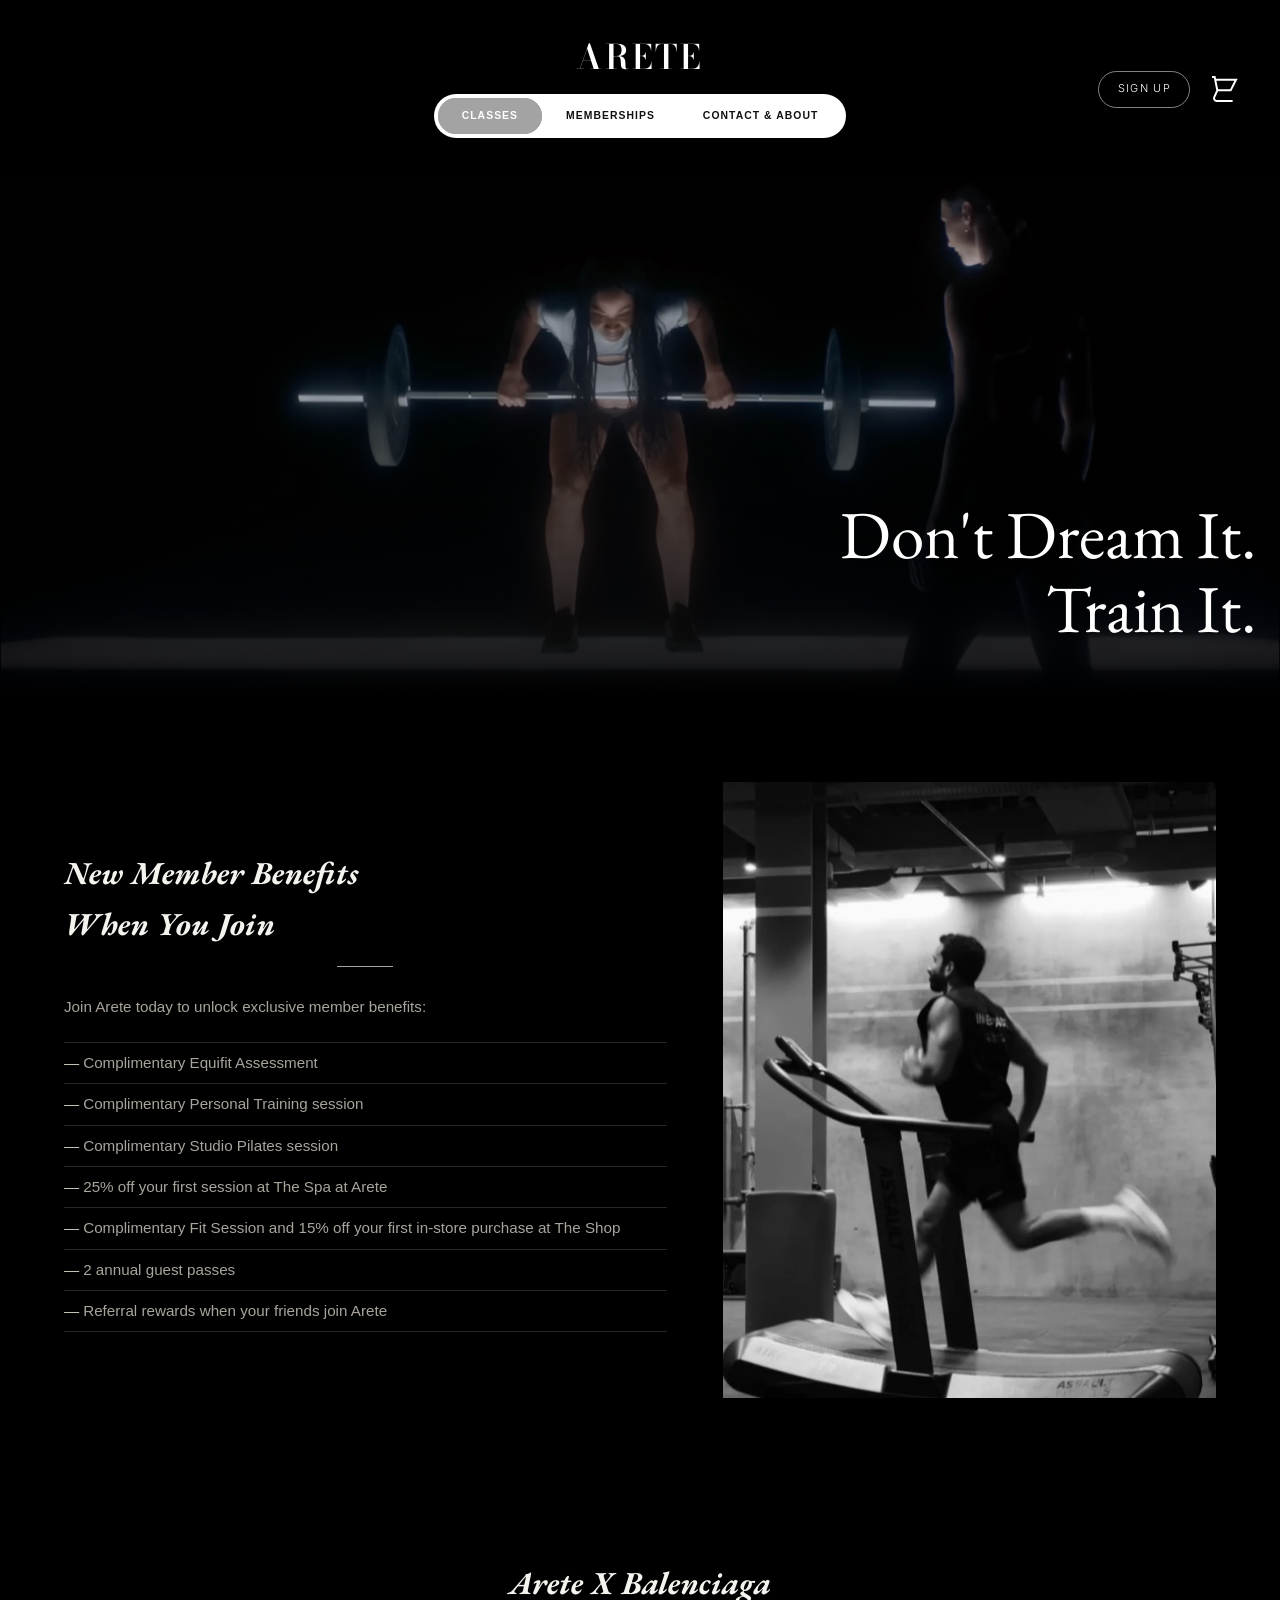
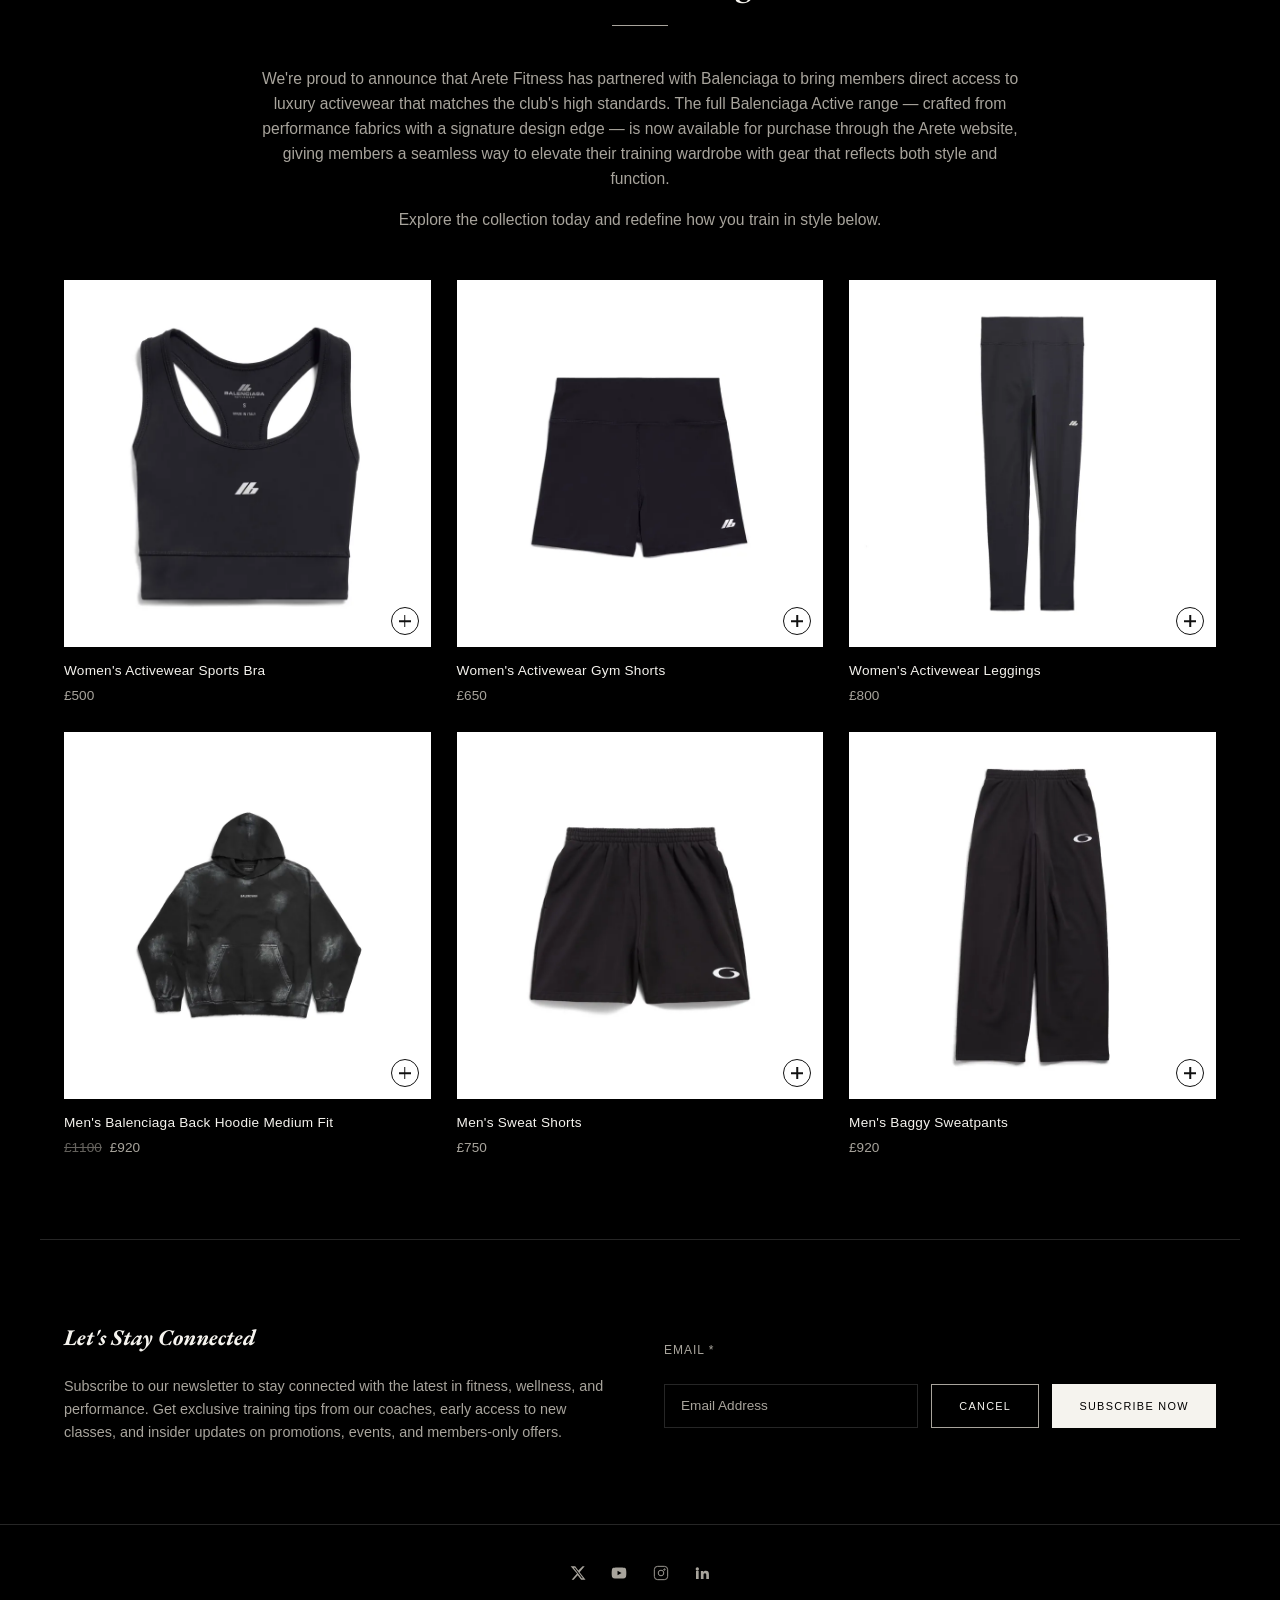
==== commit dbd1d471: "price and layout updates" ====
--- a/index.html
+++ b/index.html
@@ -74,42 +74,42 @@
       <div class="product-media"><img class="photo" src="img/product1.webp" alt="Women's Activewear Sports Bra" loading="lazy" decoding="async"><button class="plus-btn" type="button" aria-label="Quick view: Women's Activewear Sports Bra"></button></div>
       <div class="product-meta">
         <div class="product-name">Women's Activewear Sports Bra</div>
-        <div class="product-price">$500</div>
+        <div class="product-price">£500</div>
       </div>
     </div>
     <div class="product-card">
       <div class="product-media"><img class="photo" src="img/product2.webp" alt="Women's Activewear Gym Shorts" loading="lazy" decoding="async"><button class="plus-btn" type="button" aria-label="Quick view: Women's Activewear Gym Shorts"></button></div>
       <div class="product-meta">
         <div class="product-name">Women's Activewear Gym Shorts</div>
-        <div class="product-price">$650</div>
+        <div class="product-price">£650</div>
       </div>
     </div>
     <div class="product-card">
       <div class="product-media"><img class="photo" src="img/product3.webp" alt="Women's Activewear Leggings" loading="lazy" decoding="async"><button class="plus-btn" type="button" aria-label="Quick view: Women's Activewear Leggings"></button></div>
       <div class="product-meta">
         <div class="product-name">Women's Activewear Leggings</div>
-        <div class="product-price">$800</div>
+        <div class="product-price">£800</div>
       </div>
     </div>
     <div class="product-card">
       <div class="product-media"><img class="photo" src="img/product4.webp" alt="Men's Balenciaga Back Hoodie Medium Fit" loading="lazy" decoding="async"><button class="plus-btn" type="button" aria-label="Quick view: Men's Balenciaga Back Hoodie Medium Fit"></button></div>
       <div class="product-meta">
         <div class="product-name">Men's Balenciaga Back Hoodie Medium Fit</div>
-        <div class="product-price"><span class="strike">$1100</span>$920</div>
+        <div class="product-price"><span class="strike">£1100</span>£920</div>
       </div>
     </div>
     <div class="product-card">
       <div class="product-media"><img class="photo" src="img/product5.webp" alt="Men's Sweat Shorts" loading="lazy" decoding="async"><button class="plus-btn" type="button" aria-label="Quick view: Men's Sweat Shorts"></button></div>
       <div class="product-meta">
         <div class="product-name">Men's Sweat Shorts</div>
-        <div class="product-price">$750</div>
+        <div class="product-price">£750</div>
       </div>
     </div>
     <div class="product-card">
       <div class="product-media"><img class="photo" src="img/product6.webp" alt="Men's Baggy Sweatpants" loading="lazy" decoding="async"><button class="plus-btn" type="button" aria-label="Quick view: Men's Baggy Sweatpants"></button></div>
       <div class="product-meta">
         <div class="product-name">Men's Baggy Sweatpants</div>
-        <div class="product-price">$920</div>
+        <div class="product-price">£920</div>
       </div>
     </div>
   </div>
@@ -133,7 +133,7 @@
 <footer>
   <a href="#" aria-label="X / Twitter"><svg width="16" height="16" viewBox="0 0 24 24" fill="currentColor"><path d="M18.9 2H22l-7.6 8.7L23.3 22H16.7l-5.2-6.8L5.5 22H2.4l8.1-9.3L1 2h6.8l4.7 6.2L18.9 2zm-1.2 18h1.7L7.4 4H5.6l12.1 16z"/></svg></a>
   <a href="#" aria-label="YouTube"><svg width="16" height="16" viewBox="0 0 24 24" fill="currentColor"><path d="M22.5 6.2a2.8 2.8 0 0 0-2-2C18.9 3.7 12 3.7 12 3.7s-6.9 0-8.5.5a2.8 2.8 0 0 0-2 2A29 29 0 0 0 1 12a29 29 0 0 0 .5 5.8 2.8 2.8 0 0 0 2 2c1.6.5 8.5.5 8.5.5s6.9 0 8.5-.5a2.8 2.8 0 0 0 2-2A29 29 0 0 0 23 12a29 29 0 0 0-.5-5.8zM9.8 15.5V8.5l6 3.5-6 3.5z"/></svg></a>
-  <a href="https://www.instagram.com/thatotherdud3?stkn=MTJqbG55Z2NrNGo4YQ%3D%3D&utm_source=qr" target="_blank" rel="noopener" aria-label="Instagram"><svg width="16" height="16" viewBox="0 0 24 24" fill="none" stroke="currentColor" stroke-width="1.4"><rect x="2" y="2" width="20" height="20" rx="5"/><circle cx="12" cy="12" r="4.2"/><circle cx="17.2" cy="6.8" r="1"/></svg></a>
+  <a href="#" aria-label="Instagram"><svg width="16" height="16" viewBox="0 0 24 24" fill="none" stroke="currentColor" stroke-width="1.4"><rect x="2" y="2" width="20" height="20" rx="5"/><circle cx="12" cy="12" r="4.2"/><circle cx="17.2" cy="6.8" r="1"/></svg></a>
   <a href="https://www.linkedin.com/in/blessing-c-6872802a1" target="_blank" rel="noopener" aria-label="LinkedIn"><svg width="16" height="16" viewBox="0 0 24 24" fill="currentColor"><path d="M4.98 3.5a2.5 2.5 0 1 1 0 5 2.5 2.5 0 0 1 0-5zM3 9h4v12H3V9zm7 0h3.8v1.7h.05c.53-.95 1.83-1.95 3.77-1.95 4.03 0 4.78 2.5 4.78 5.75V21h-4v-5.7c0-1.36-.02-3.1-1.9-3.1-1.9 0-2.19 1.48-2.19 3v5.8h-4V9z"/></svg></a>
 </footer>
 
--- a/style.css
+++ b/style.css
@@ -1,6 +1,6 @@
-
+/* ------------------------- */
 /* GLOBAL SETUP */
-
+/* ------------------------- */
 
 @import url('https://fonts.googleapis.com/css2?family=Bodoni+Moda:ital,wght@0,500;0,600;1,500&family=EB+Garamond:ital,wght@0,400;0,500;1,400;1,500&family=Inter:wght@300;400;500;600&display=swap');
 
@@ -95,7 +95,10 @@
   background: transparent;
 }
 
+
+/* ------------------------- */
 /* HEADER */
+/* ------------------------- */
 
 .global-nav {
   display: grid;
@@ -139,6 +142,9 @@
   padding: 4px;
   align-items: center;
 }
+
+/* Sliding indicator behind whichever pill is hovered/focused.
+   JS moves this element's width/transform to match the target pill. */
 .pill-indicator{
   position: absolute;
   top: 4px; left: 4px;
@@ -153,7 +159,7 @@
 }
 .pill-nav.indicator-on .pill-indicator{ opacity: 1; }
 .pill-item{ position: relative; z-index: 1; }
-.pill-item.grey{ background-color: transparent; } 
+.pill-item.grey{ background-color: transparent; } /* the sliding indicator now supplies this */
 
 .pill-item {
   font-family: 'Helvetica Neue', Helvetica, sans-serif;
@@ -237,7 +243,7 @@
 }
 .cart-count.show { opacity: 1; transform: scale(1); }
 
-/* CART DRAWER */
+/* ================= CART DRAWER ================= */
 .cart-drawer {
   position: fixed; inset: 0; z-index: 2200;
   visibility: hidden; pointer-events: none;
@@ -288,7 +294,10 @@
 .cart-subtotal span:first-child { color: #a8a49c; text-transform: uppercase; letter-spacing: .08em; font-size: .7rem; }
 .cart-checkout { width: 100%; }
 
+
+/* ------------------------- */
 /* LAYOUT UNITS */
+/* ------------------------- */
 
 section {
   max-width: 1200px;
@@ -393,7 +402,9 @@
 }
 
 
+/* ------------------------- */
 /* CONTENT ELEMENTS */
+/* ------------------------- */
 
 .hero {
   position: relative;
@@ -818,7 +829,8 @@
   color: #a8a49c;
   font-size: 0.8rem;
 }
-
+/* Boxed hero variant — image floats as a centered card on the black
+   background instead of running full-bleed edge-to-edge. */
 .hero.closing-hero.hero-boxed {
   height: auto;
   min-height: 0;
@@ -828,6 +840,10 @@
   border-radius: 10px;
   overflow: hidden;
 }
+
+/* ------------------------- */
+/* BIG BRAND FINISH */
+/* ------------------------- */
 
 .pill-item.white:hover {
   background-color: #f0f0f0;
@@ -904,7 +920,9 @@
 }
 
 
+/* ------------------------- */
 /* RESPONSIVE */
+/* ------------------------- */
 
 @media (max-width: 1024px) {
   .global-nav {
@@ -978,7 +996,7 @@
     grid-template-columns: 1fr;
   }
 }
-/* POLISH */
+/* ================= POLISH LAYER ================= */
 
 /* Loader / page transition */
 .page-loader{position:fixed;inset:0;background:#000;z-index:3000;display:flex;align-items:center;justify-content:center;opacity:1;visibility:visible;transition:opacity .6s ease,visibility 0s linear 0s}
@@ -998,9 +1016,13 @@
   opacity: 1;
   transform: none;
 }
+/* Reduced-motion fallback so the headline just appears, no animation.
+   (The no-JS case — where .hero-ready never gets added — is handled by a
+   <noscript> tag in each page's <head>, which also hides the JS-only loader.) */
 @media (prefers-reduced-motion: reduce){
   .hero-text h1{ opacity: 1; transform: none; transition: none; }
 }
+
 /* Magnetic buttons — .btn-line / .btn-outline nudge toward the cursor.
    JS sets --mx/--my (in px) on mousemove and clears them on mouseleave. */
 .btn-line, .btn-outline{
@@ -1010,6 +1032,7 @@
 
 .product-card{ position: relative; }
 
+/* Fixed nav that hides on scroll-down, reveals on scroll-up */
 .global-nav{
   position: fixed;
   background: rgba(0,0,0,.5);
@@ -1021,6 +1044,7 @@
 .reveal{opacity:0;transform:translateY(26px);transition:opacity 1s ease,transform 1s cubic-bezier(.2,.7,.2,1)}
 .reveal.in{opacity:1;transform:none}
 
+/* Heroes: clip for parallax */
 .hero{overflow:hidden}
 .hero .photo:not(.contain){will-change:transform}
 
@@ -1030,7 +1054,7 @@
 .col-img .photo,.tier-img .photo{transition:transform .9s cubic-bezier(.2,.7,.2,1)}
 .col-img:hover .photo,.tier-img:hover .photo{transform:scale(1.06)}
 
-/* Product cards: lift , shadow n zoom */
+/* Product cards: lift + shadow + zoom */
 .product-media{position:relative;overflow:hidden;transition:transform .5s cubic-bezier(.2,.7,.2,1),box-shadow .5s ease}
 .product-media .photo{transition:transform .9s cubic-bezier(.2,.7,.2,1)}
 .product-card:hover .product-media{transform:translateY(-10px);box-shadow:0 26px 36px -14px rgba(255,255,255,.2)}
@@ -1044,7 +1068,7 @@
 .plus-btn:hover{background:#111;transform:scale(1.12)}
 .plus-btn:hover::before,.plus-btn:hover::after{background:#fff}
 
-/* Quickview */
+/* Quick view */
 .qv{position:fixed;inset:0;z-index:2000;display:flex;align-items:center;justify-content:center;padding:1.5rem;background:rgba(0,0,0,.78);backdrop-filter:blur(6px);opacity:0;visibility:hidden;transition:opacity .4s,visibility .4s}
 .qv.open{opacity:1;visibility:visible}
 .qv-box{position:relative;display:grid;grid-template-columns:1fr 1fr;width:100%;max-width:860px;background:#0b0b0b;border:1px solid #262626;border-radius:14px;overflow:hidden;transform:translateY(20px);transition:transform .5s cubic-bezier(.2,.7,.2,1)}
@@ -1063,7 +1087,7 @@
 .toast{position:fixed;left:50%;bottom:2rem;transform:translate(-50%,20px);background:#f5f3ee;color:#000;padding:.8rem 1.6rem;font-size:.75rem;letter-spacing:.12em;text-transform:uppercase;opacity:0;visibility:hidden;transition:all .4s;z-index:2100}
 .toast.show{opacity:1;visibility:visible;transform:translate(-50%,0)}
 
-/* Mobile*/
+/* Mobile menu */
 .menu-btn{display:none;background:none;border:none;width:32px;height:32px;position:relative;cursor:pointer}
 .menu-btn span{position:absolute;left:4px;right:4px;height:1.5px;background:#fff;transition:transform .4s,top .4s}
 .menu-btn span:first-child{top:12px}.menu-btn span:last-child{top:20px}
@@ -1076,7 +1100,7 @@
 @media (max-width:720px){.pill-nav{display:none}.menu-btn{display:block}.qv-box{grid-template-columns:1fr;max-height:92vh;overflow:auto}}
 @media (prefers-reduced-motion:reduce){*{transition-duration:.01ms!important}.reveal{opacity:1;transform:none}}
 
-/* TRAINERS*/
+/* ================= TRAINERS ================= */
 .trainers-section{ max-width:1200px; margin:0 auto; padding:5rem 1.5rem; }
 .trainers-grid{
   display:grid; grid-template-columns:repeat(3, 1fr); gap:2.2rem 1.6rem;
@@ -1103,7 +1127,7 @@
 }
 .trainer-cta:hover{ background:#f5f3ee; color:#000; border-color:#f5f3ee; }
 
-/* COMPARISON TABLE  */
+/* ================= COMPARISON TABLE ================= */
 .compare-wrap{ max-width:1200px; margin:0 auto 4rem; padding:0 1.5rem; overflow-x:auto; }
 .compare-table{
   width:100%; min-width:640px; border-collapse:collapse; font-size:.85rem;
@@ -1128,7 +1152,7 @@
 .compare-table .compare-highlight{ background:rgba(168,50,50,.08); }
 .compare-table thead th.compare-highlight{ background:rgba(168,50,50,.14); color:#fff; }
 
-/* BOOKING / INQUIRY MODAL */
+/* ================= BOOKING / INQUIRY MODAL ================= */
 .bk{
   position:fixed; inset:0; z-index:2000; display:flex; align-items:center; justify-content:center;
   padding:1.5rem; background:rgba(0,0,0,.78); backdrop-filter:blur(6px);
@@ -1166,7 +1190,6 @@
 .bk-field textarea{ resize:vertical; min-height:80px; }
 .bk-field input:focus, .bk-field select:focus, .bk-field textarea:focus{ outline:none; border-color:#f5f3ee; }
 .bk-row2{ display:grid; grid-template-columns:1fr 1fr; gap:1rem; }
-
 @media (max-width:480px){ .bk-row2{ grid-template-columns:1fr; } }
 .bk-hp{ position:absolute; left:-9999px; }
 .bk-submit{
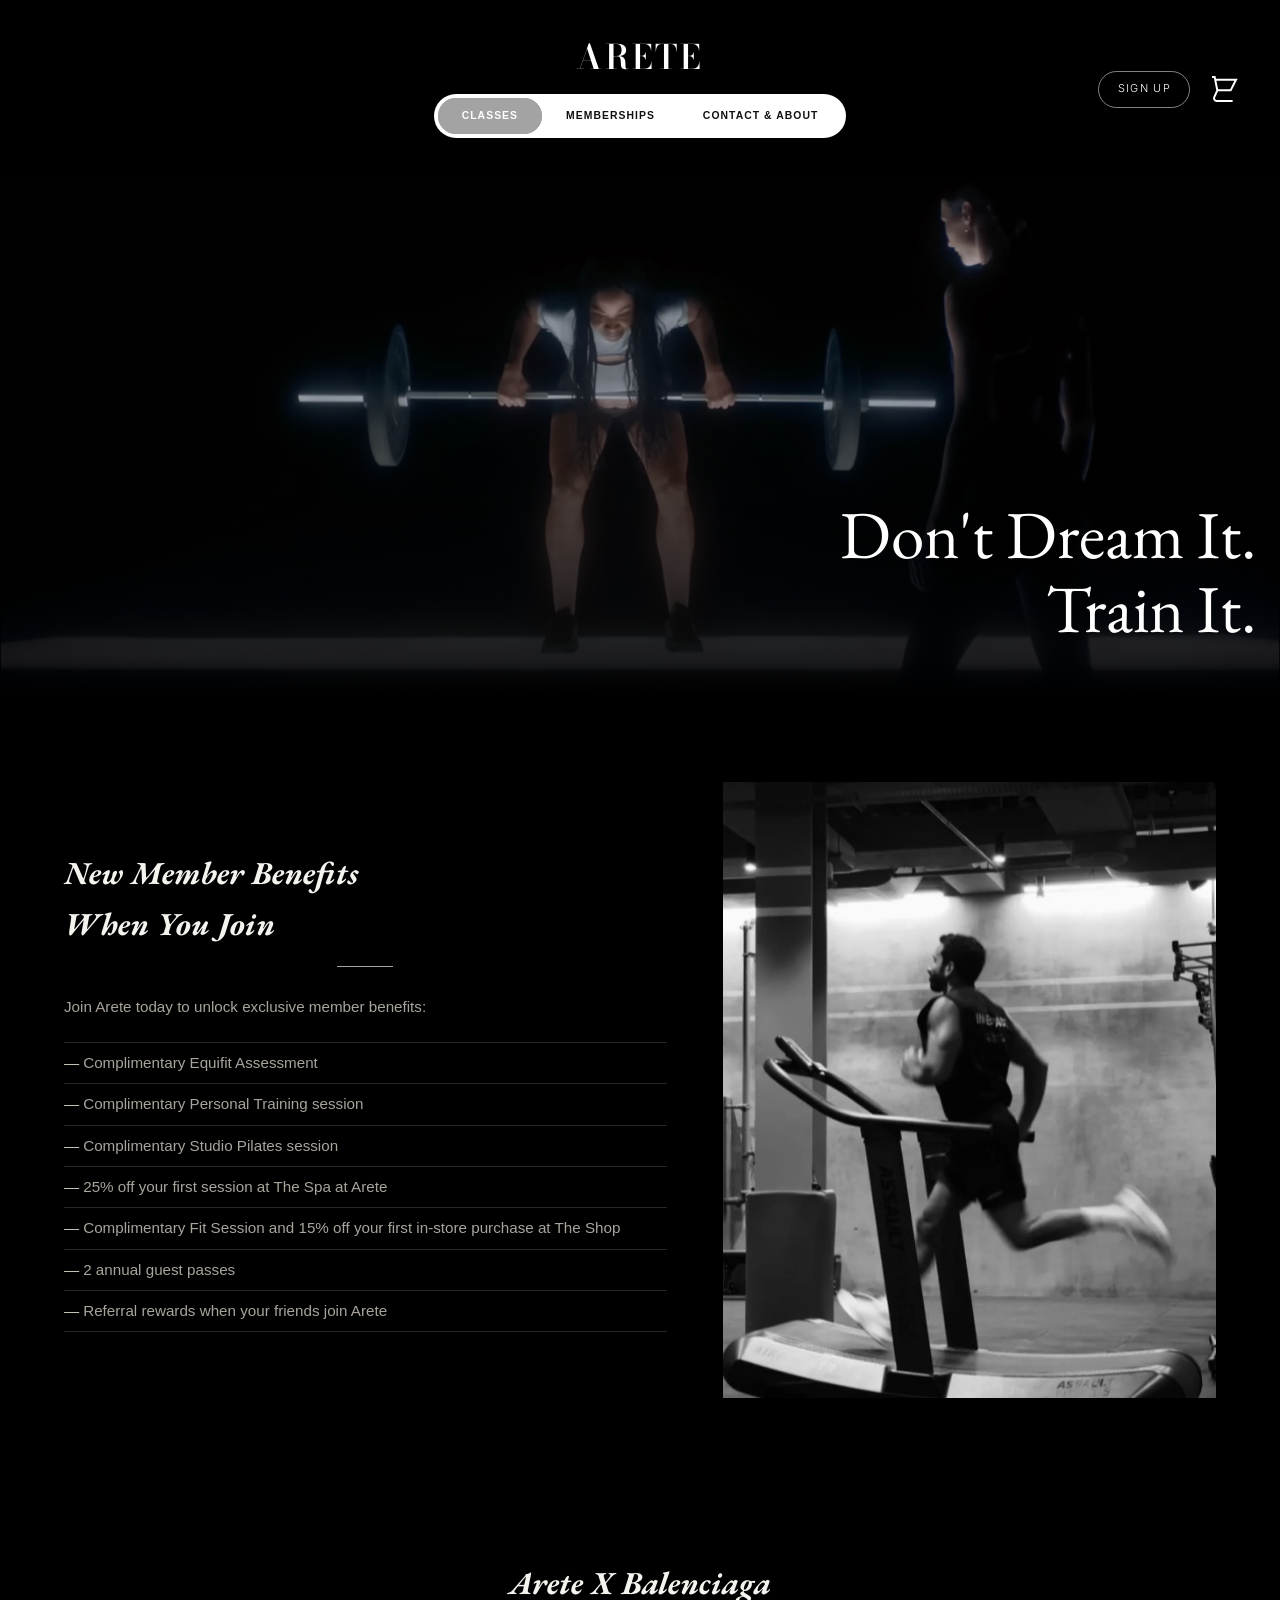
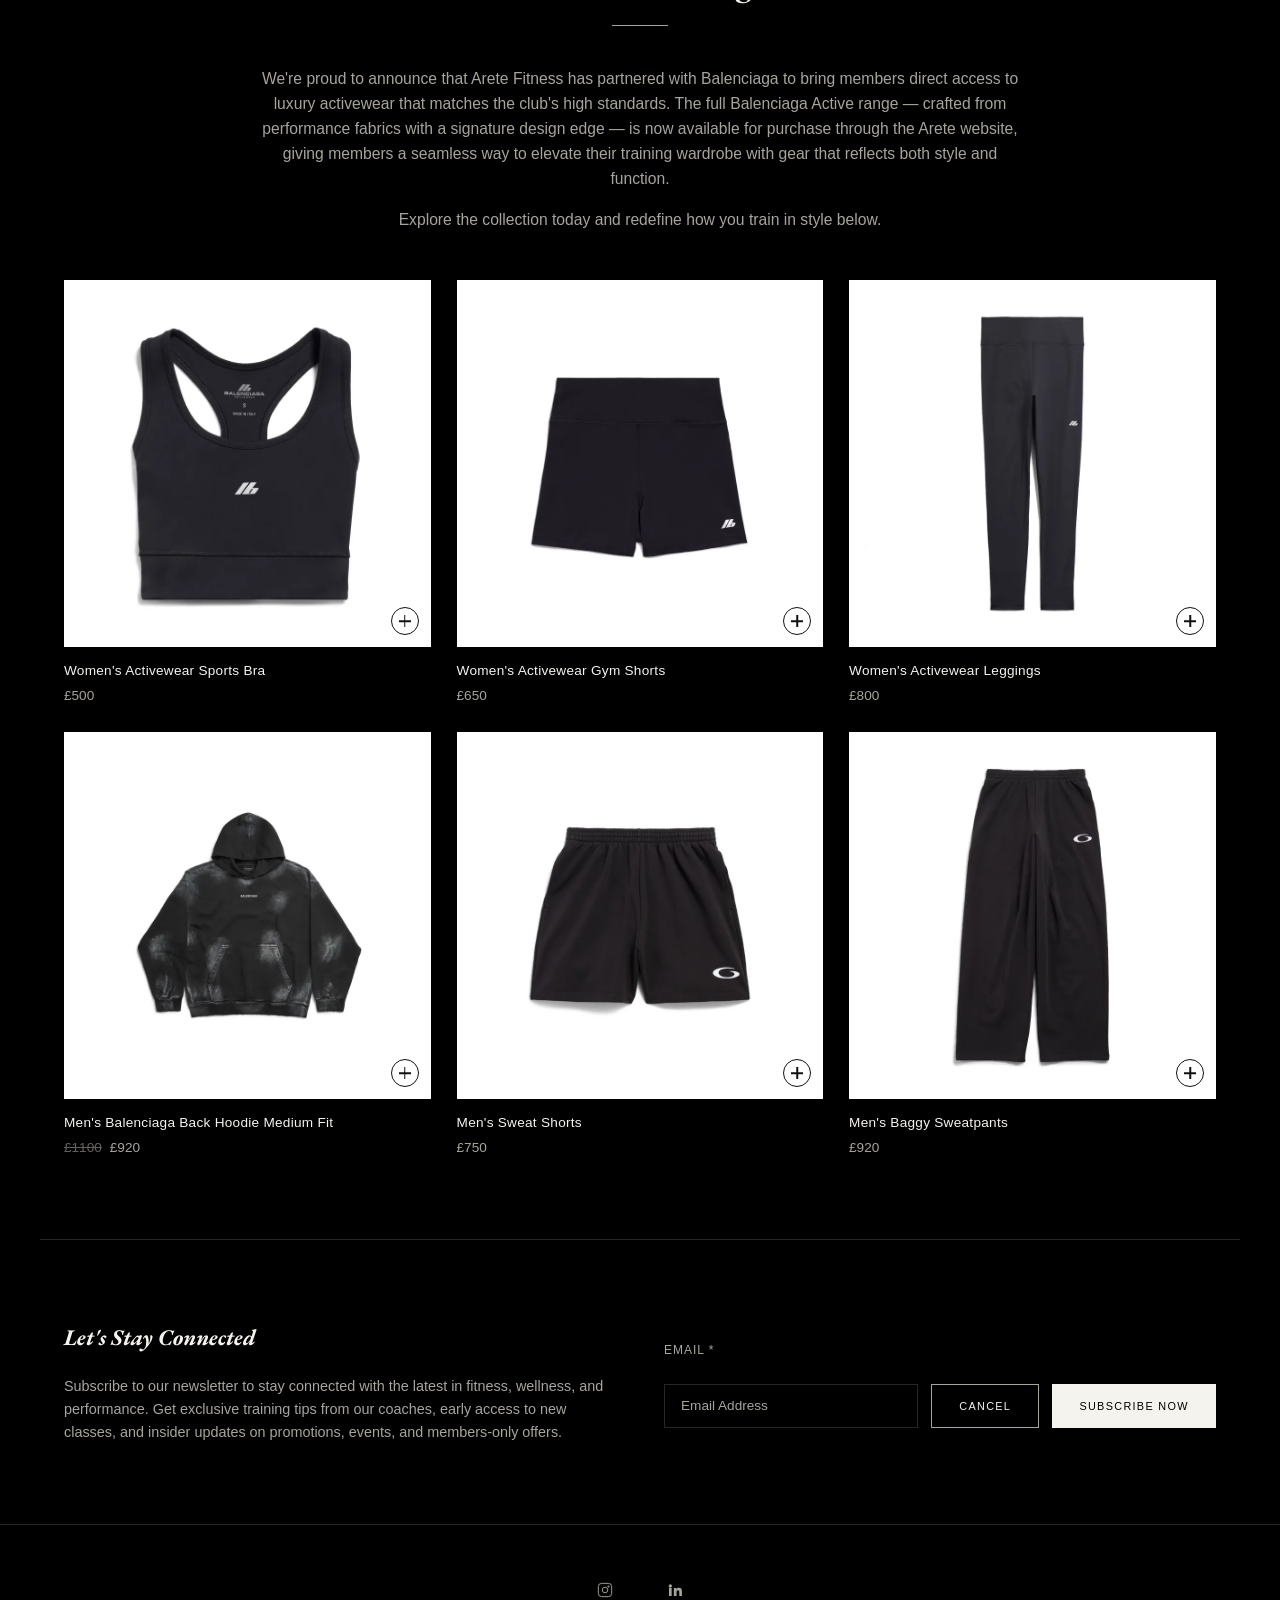
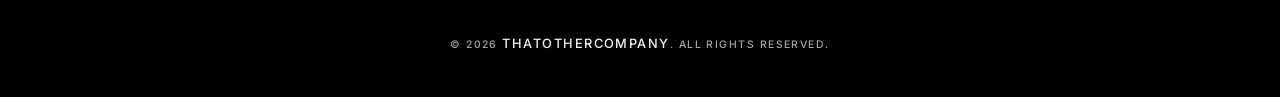
==== commit 2fc65f77: "Add THATOTHERCOMPANY credit and update social links across ARETE" ====
--- a/index.html
+++ b/index.html
@@ -130,11 +130,12 @@
   </div>
 </div>
 
-<footer>
-  <a href="#" aria-label="X / Twitter"><svg width="16" height="16" viewBox="0 0 24 24" fill="currentColor"><path d="M18.9 2H22l-7.6 8.7L23.3 22H16.7l-5.2-6.8L5.5 22H2.4l8.1-9.3L1 2h6.8l4.7 6.2L18.9 2zm-1.2 18h1.7L7.4 4H5.6l12.1 16z"/></svg></a>
-  <a href="#" aria-label="YouTube"><svg width="16" height="16" viewBox="0 0 24 24" fill="currentColor"><path d="M22.5 6.2a2.8 2.8 0 0 0-2-2C18.9 3.7 12 3.7 12 3.7s-6.9 0-8.5.5a2.8 2.8 0 0 0-2 2A29 29 0 0 0 1 12a29 29 0 0 0 .5 5.8 2.8 2.8 0 0 0 2 2c1.6.5 8.5.5 8.5.5s6.9 0 8.5-.5a2.8 2.8 0 0 0 2-2A29 29 0 0 0 23 12a29 29 0 0 0-.5-5.8zM9.8 15.5V8.5l6 3.5-6 3.5z"/></svg></a>
-  <a href="#" aria-label="Instagram"><svg width="16" height="16" viewBox="0 0 24 24" fill="none" stroke="currentColor" stroke-width="1.4"><rect x="2" y="2" width="20" height="20" rx="5"/><circle cx="12" cy="12" r="4.2"/><circle cx="17.2" cy="6.8" r="1"/></svg></a>
-  <a href="https://www.linkedin.com/in/blessing-c-6872802a1" target="_blank" rel="noopener" aria-label="LinkedIn"><svg width="16" height="16" viewBox="0 0 24 24" fill="currentColor"><path d="M4.98 3.5a2.5 2.5 0 1 1 0 5 2.5 2.5 0 0 1 0-5zM3 9h4v12H3V9zm7 0h3.8v1.7h.05c.53-.95 1.83-1.95 3.77-1.95 4.03 0 4.78 2.5 4.78 5.75V21h-4v-5.7c0-1.36-.02-3.1-1.9-3.1-1.9 0-2.19 1.48-2.19 3v5.8h-4V9z"/></svg></a>
+<footer class="site-footer">
+  <div class="footer-social" aria-label="Social links">
+    <a href="https://www.instagram.com/thatotherdud3/" target="_blank" rel="noopener noreferrer" aria-label="Instagram"><svg width="16" height="16" viewBox="0 0 24 24" fill="none" stroke="currentColor" stroke-width="1.4"><rect x="2" y="2" width="20" height="20" rx="5"/><circle cx="12" cy="12" r="4.2"/><circle cx="17.2" cy="6.8" r="1"/></svg></a>
+    <a href="https://www.linkedin.com/in/blessing-c-6872802a1" target="_blank" rel="noopener noreferrer" aria-label="LinkedIn"><svg width="16" height="16" viewBox="0 0 24 24" fill="currentColor"><path d="M4.98 3.5a2.5 2.5 0 1 1 0 5 2.5 2.5 0 0 1 0-5zM3 9h4v12H3V9zm7 0h3.8v1.7h.05c.53-.95 1.83-1.95 3.77-1.95 4.03 0 4.78 2.5 4.78 5.75V21h-4v-5.7c0-1.36-.02-3.1-1.9-3.1-1.9 0-2.19 1.48-2.19 3v5.8h-4V9z"/></svg></a>
+  </div>
+  <p class="footer-legal">© 2026 <a href="https://www.instagram.com/thatotherdud3/" target="_blank" rel="noopener noreferrer">THATOTHERCOMPANY</a>. ALL RIGHTS RESERVED.</p>
 </footer>
 
 <script src="main.js" defer></script>
--- a/style.css
+++ b/style.css
@@ -566,6 +566,70 @@
   color: #efe9df;
 }
 
+/* Details strip */
+.cotm-details {
+  display: grid;
+  grid-template-columns: repeat(4, 1fr);
+  max-width: 560px;
+  margin: 0 auto 2rem;
+  border-top: 1px solid rgba(28, 23, 18, 0.25);
+  border-bottom: 1px solid rgba(28, 23, 18, 0.25);
+}
+
+.cotm-detail {
+  padding: 1rem 0.5rem;
+  font-size: 0.82rem;
+  color: #1c1712;
+  border-left: 1px solid rgba(28, 23, 18, 0.25);
+}
+
+.cotm-detail:first-child { border-left: none; }
+
+.cotm-detail span {
+  display: block;
+  margin-bottom: 0.35rem;
+  font-size: 0.6rem;
+  letter-spacing: 0.14em;
+  text-transform: uppercase;
+  color: #4a3f33;
+}
+
+/* Pace groups */
+.cotm-paces { margin: 0 auto 2.2rem; max-width: 520px; }
+
+.cotm-paces-label {
+  margin-bottom: 0.8rem;
+  font-size: 0.6rem;
+  letter-spacing: 0.14em;
+  text-transform: uppercase;
+  color: #4a3f33;
+}
+
+.cotm-pace-list {
+  display: flex;
+  flex-wrap: wrap;
+  justify-content: center;
+  gap: 0.5rem;
+}
+
+.cotm-pace {
+  padding: 0.45rem 0.9rem;
+  border: 1px solid rgba(28, 23, 18, 0.45);
+  border-radius: 99px;
+  font-size: 0.72rem;
+  letter-spacing: 0.03em;
+  color: #1c1712;
+  transition: background-color 0.3s ease, color 0.3s ease;
+}
+
+.cotm-pace:hover { background: #1c1712; color: #efe9df; }
+
+@media (max-width: 560px) {
+  .cotm-details { grid-template-columns: repeat(2, 1fr); }
+  .cotm-detail:nth-child(3) { border-left: none; }
+  .cotm-detail:nth-child(n+3) { border-top: 1px solid rgba(28, 23, 18, 0.25); }
+}
+
 .schedule-block {
   background: #a89a8c;
   color: #1c1712;
@@ -1204,3 +1268,36 @@
 .bk-success svg{ margin:0 auto 1.2rem; display:block; }
 .bk-success h3{ font-family:'EB Garamond', serif; font-style:italic; font-size:1.3rem; color:#f5f3ee; margin-bottom:.6rem; }
 .bk-success p{ font-size:.85rem; color:#a8a49c; }
+
+
+/* social links and credit */
+.site-footer{
+  display:flex;
+  flex-direction:column;
+  align-items:center;
+  gap:1.35rem;
+  padding:2.7rem 1.5rem;
+}
+.footer-social{display:flex;justify-content:center;align-items:center;gap:1.6rem}
+.footer-social a{
+  display:inline-flex;
+  align-items:center;
+  justify-content:center;
+  width:44px;
+  height:44px;
+  color:var(--ink-dim);
+  transition:color .2s ease;
+}
+.footer-social a:hover,.footer-social a:focus-visible{color:var(--ink)}
+.footer-legal{
+  color:var(--ink-dim);
+  font:500 .65rem/1.6 'Inter',sans-serif;
+  letter-spacing:.14em;
+  text-align:center;
+}
+.footer-legal a{
+  color:var(--ink);
+  text-decoration:none;
+  border-bottom:1px solid transparent;
+}
+.footer-legal a:hover,.footer-legal a:focus-visible{border-color:currentColor}
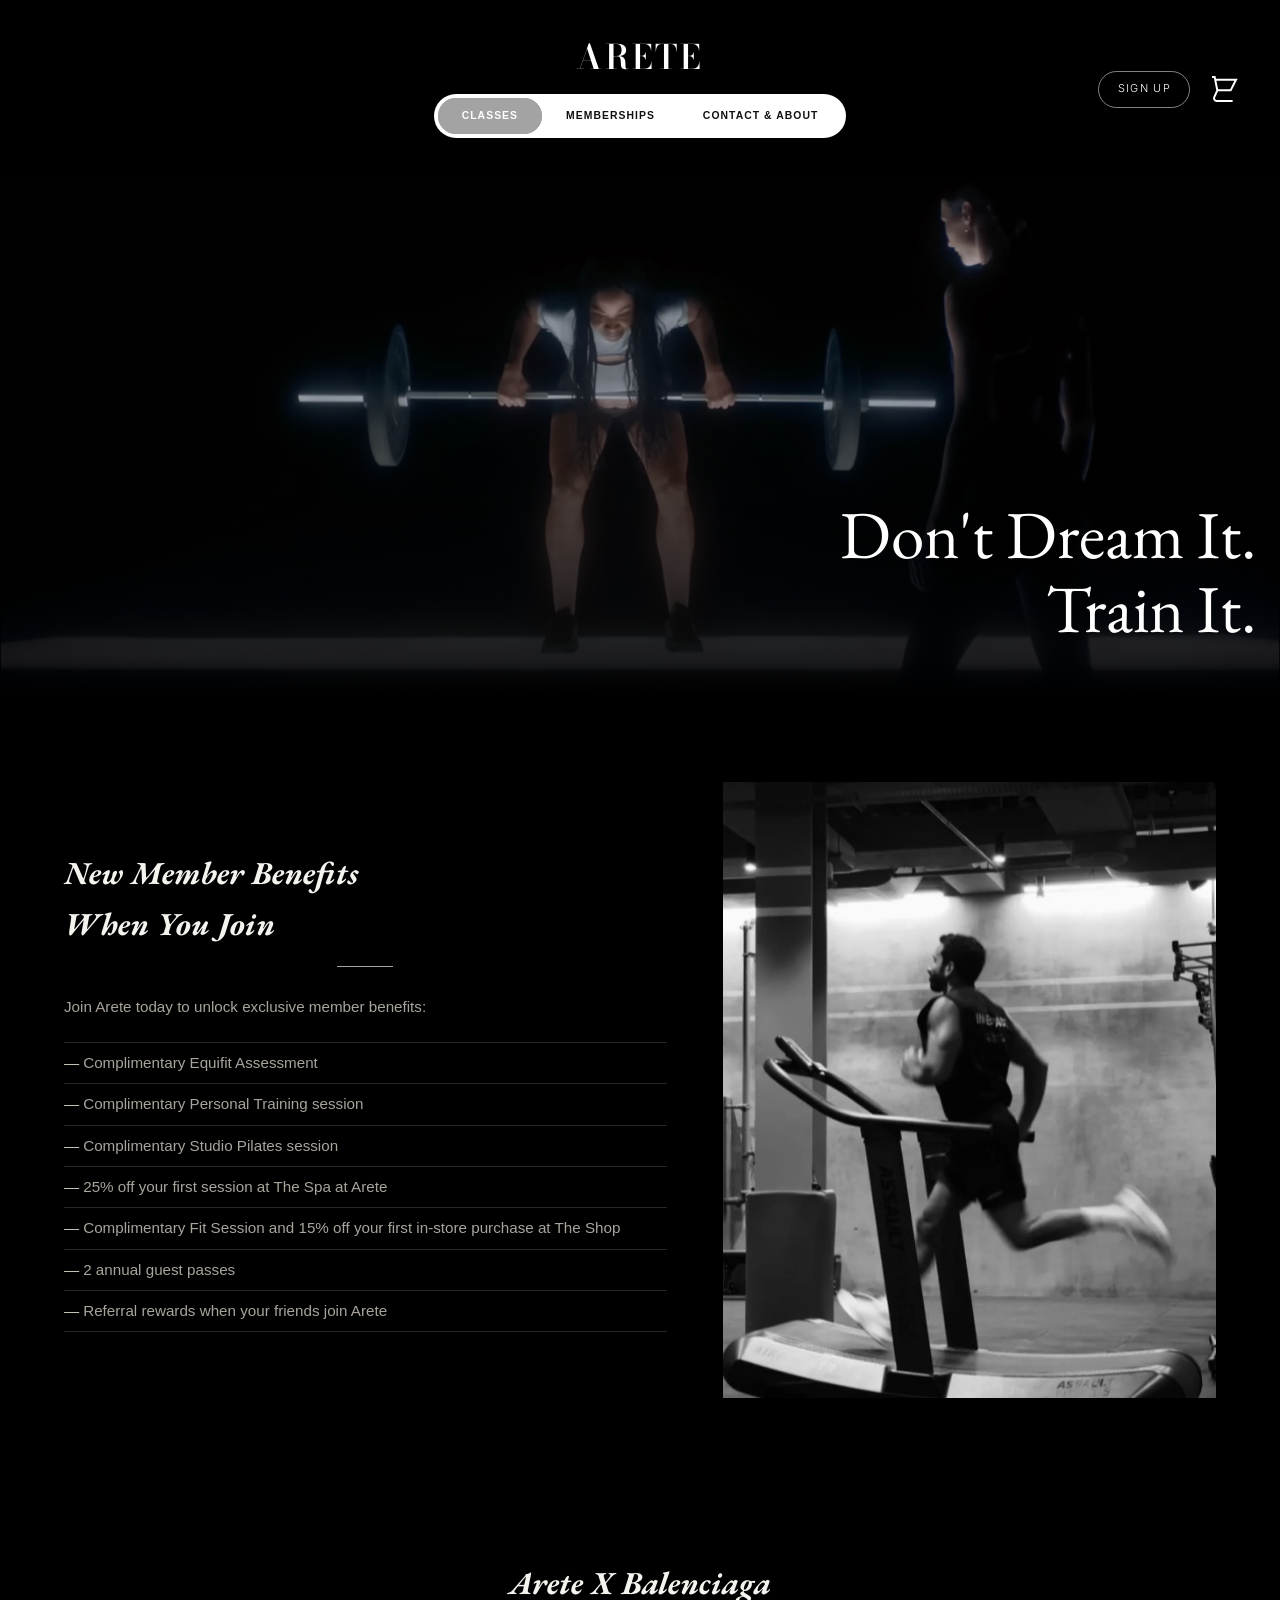
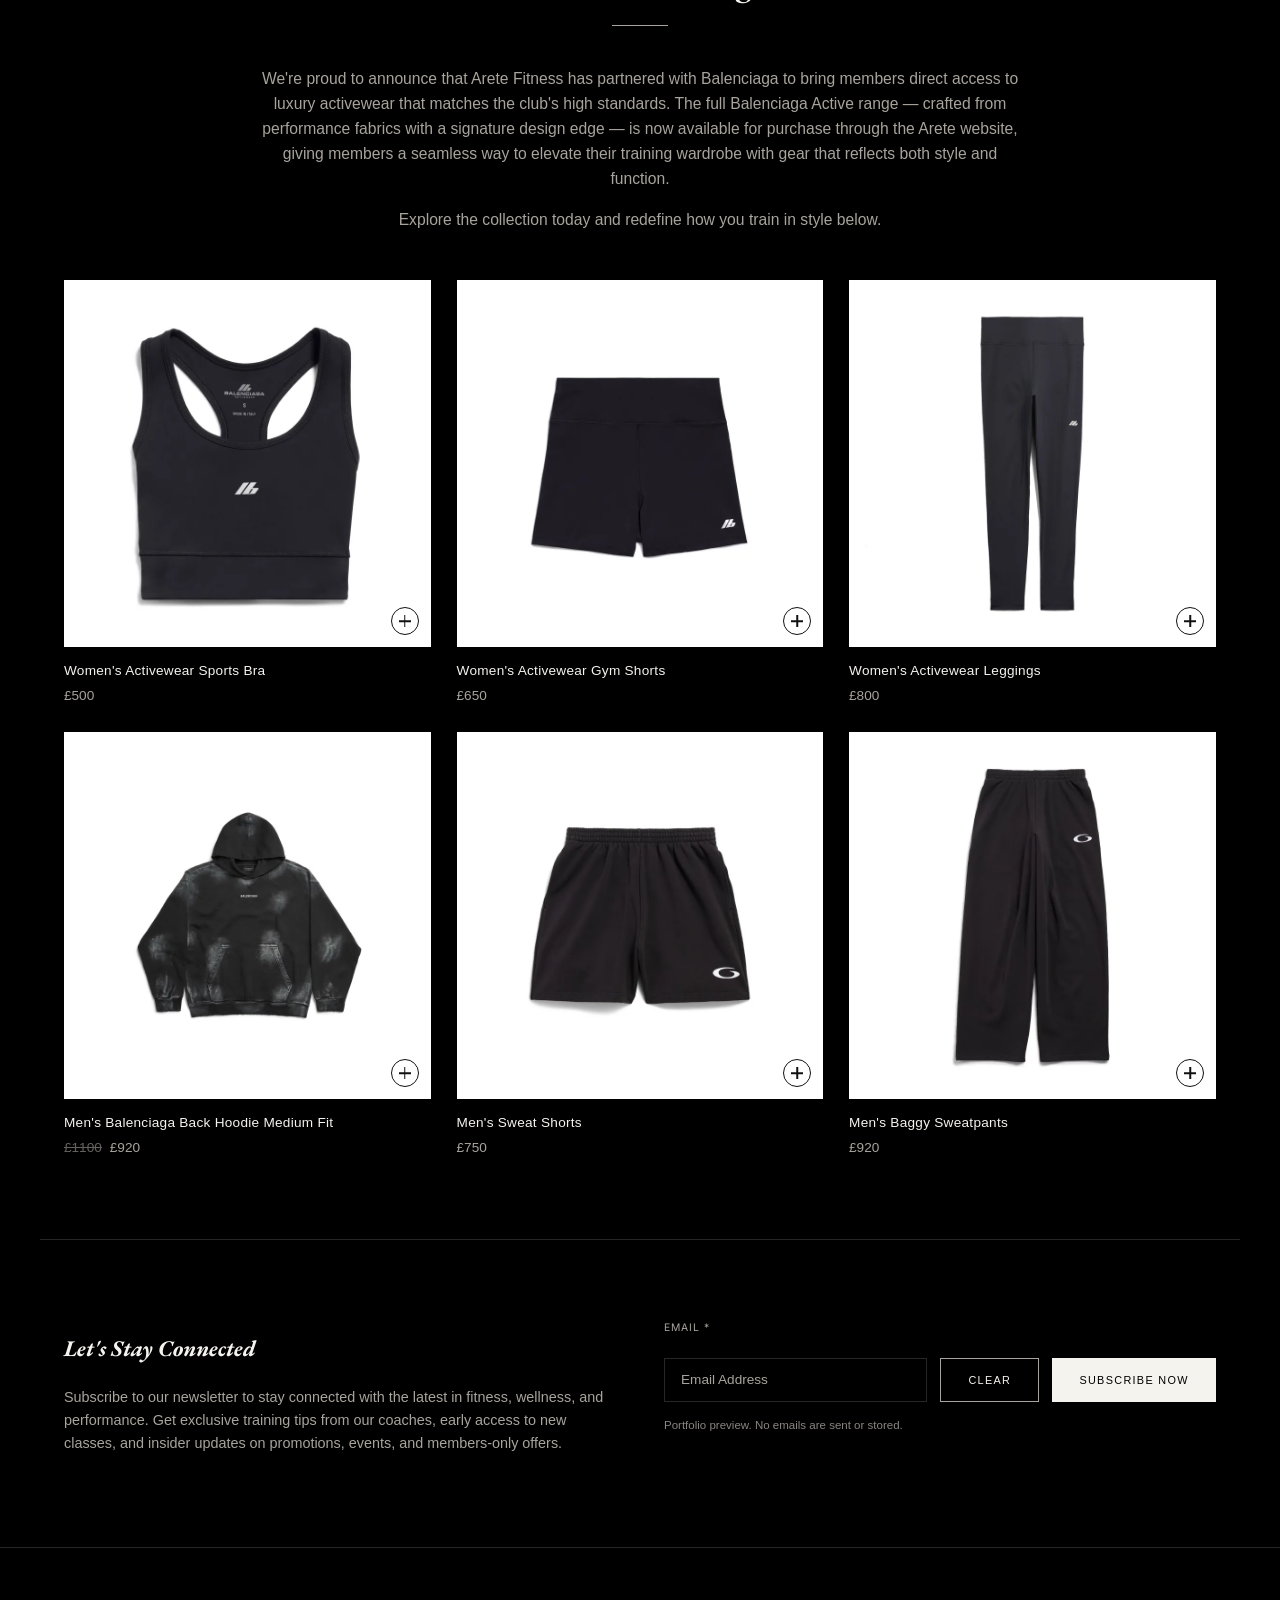
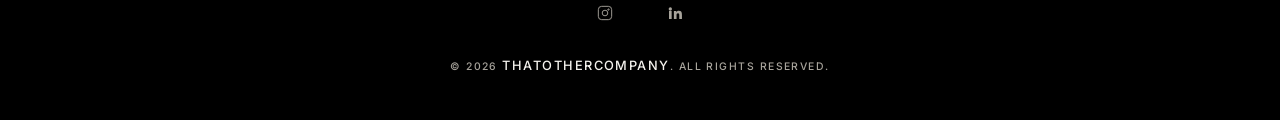
==== commit 043ff10d: "Finish demo signup, newsletter, booking and shopping previews" ====
--- a/index.html
+++ b/index.html
@@ -25,7 +25,7 @@
   </div>
   
   <div class="nav-right">
-    <a href="#" class="nav-signup">Sign Up</a>
+    <a href="memberships.html#membership-options" class="nav-signup">Sign Up</a>
     <button class="cart-icon" type="button" aria-label="Cart, 0 items">
       <svg viewBox="0 0 24 24" fill="none" stroke="currentColor" stroke-width="1.5">
         <path d="M3 3h2l.4 2M7 13h10l4-8H5.4M7 13L5.4 5M7 13l-2.29 5.16A2 2 0 0 0 6.53 21h11.94M9 21h.01M17 21h.01" />
@@ -120,14 +120,16 @@
     <h3>Let's Stay Connected</h3>
     <p>Subscribe to our newsletter to stay connected with the latest in fitness, wellness, and performance. Get exclusive training tips from our coaches, early access to new classes, and insider updates on promotions, events, and members-only offers.</p>
   </div>
-  <div>
-    <label for="email" style="font-size:.75rem; letter-spacing:.08em; text-transform:uppercase; color:var(--ink-dim);">Email *</label>
+  <form class="newsletter-form" novalidate>
+    <label for="newsletter-email">Email *</label>
     <div class="form-row">
-      <input type="email" id="email" placeholder="Email Address">
-      <button class="btn-outline">Cancel</button>
-      <button class="btn-line">Subscribe Now</button>
+      <input type="email" id="newsletter-email" name="email" placeholder="Email Address" autocomplete="email" required aria-describedby="newsletter-feedback">
+      <button class="btn-outline" type="reset">Clear</button>
+      <button class="btn-line" type="submit">Subscribe Now</button>
     </div>
-  </div>
+    <p class="newsletter-note">Portfolio preview. No emails are sent or stored.</p>
+    <p class="newsletter-feedback" id="newsletter-feedback" role="status" aria-live="polite"></p>
+  </form>
 </div>
 
 <footer class="site-footer">
--- a/style.css
+++ b/style.css
@@ -1301,3 +1301,26 @@
   border-bottom:1px solid transparent;
 }
 .footer-legal a:hover,.footer-legal a:focus-visible{border-color:currentColor}
+
+/* demo form feedback */
+#membership-options{scroll-margin-top:6.5rem}
+.newsletter-form>label{display:block;color:var(--ink-dim);font:.65rem/1.5 'Inter',sans-serif;letter-spacing:.1em;text-transform:uppercase}
+.newsletter .newsletter-note{margin-top:.9rem;color:#89857f;font-size:.72rem;line-height:1.6}
+.newsletter .newsletter-feedback{margin-top:.6rem;min-height:1.4rem;font-size:.82rem;line-height:1.5}
+.newsletter-feedback[data-state="success"]{color:#c9e3c9}
+.newsletter-feedback[data-state="error"]{color:#f0a6a6}
+.newsletter-form input:focus-visible,.nav-signup:focus-visible,.footer-social a:focus-visible,.footer-legal a:focus-visible{outline:2px solid #f5f3ee;outline-offset:4px}
+/* same dark finish as the booking dialog */
+.demo-checkout{position:fixed;inset:0;z-index:2300;display:flex;align-items:center;justify-content:center;padding:1.25rem;background:rgba(0,0,0,.8);backdrop-filter:blur(6px);opacity:0;visibility:hidden;transition:opacity .25s ease,visibility .25s ease}
+.demo-checkout.open{opacity:1;visibility:visible}
+.demo-checkout-box{position:relative;width:min(100%,450px);padding:clamp(1.6rem,5vw,2.7rem);background:#0b0b0b;border:1px solid #383838;border-radius:14px;color:var(--ink)}
+.demo-checkout-label{display:inline-block;padding:.35rem .7rem;border:1px solid #6b6b6b;border-radius:99px;color:var(--accent);font:.63rem/1.4 'Inter',sans-serif;letter-spacing:.13em;text-transform:uppercase}
+.demo-checkout-box h2{margin:1.2rem 0 .8rem;font:italic 2rem/1.2 'EB Garamond',serif}
+.demo-checkout-box p{font:.86rem/1.75 'Inter',sans-serif;color:var(--ink-dim)}
+.demo-checkout-summary{display:flex;justify-content:space-between;gap:1rem;margin:1.6rem 0;padding:1.2rem 0;border-top:1px solid var(--line);border-bottom:1px solid var(--line);font:.75rem/1.5 'Inter',sans-serif}
+.demo-checkout-summary strong{font-size:1rem;color:var(--ink)}
+.demo-checkout-return{width:100%;min-height:44px}
+.demo-checkout-close{position:absolute;right:1rem;top:.7rem;padding:.25rem .5rem;border:0;background:none;color:var(--ink-dim);cursor:pointer;font-size:1.8rem}
+.demo-checkout-close:hover{color:#fff}
+.demo-checkout-close:focus-visible,.demo-checkout-return:focus-visible{outline:2px solid #f5f3ee;outline-offset:4px}
+@media(prefers-reduced-motion:reduce){.demo-checkout{transition:none}}
